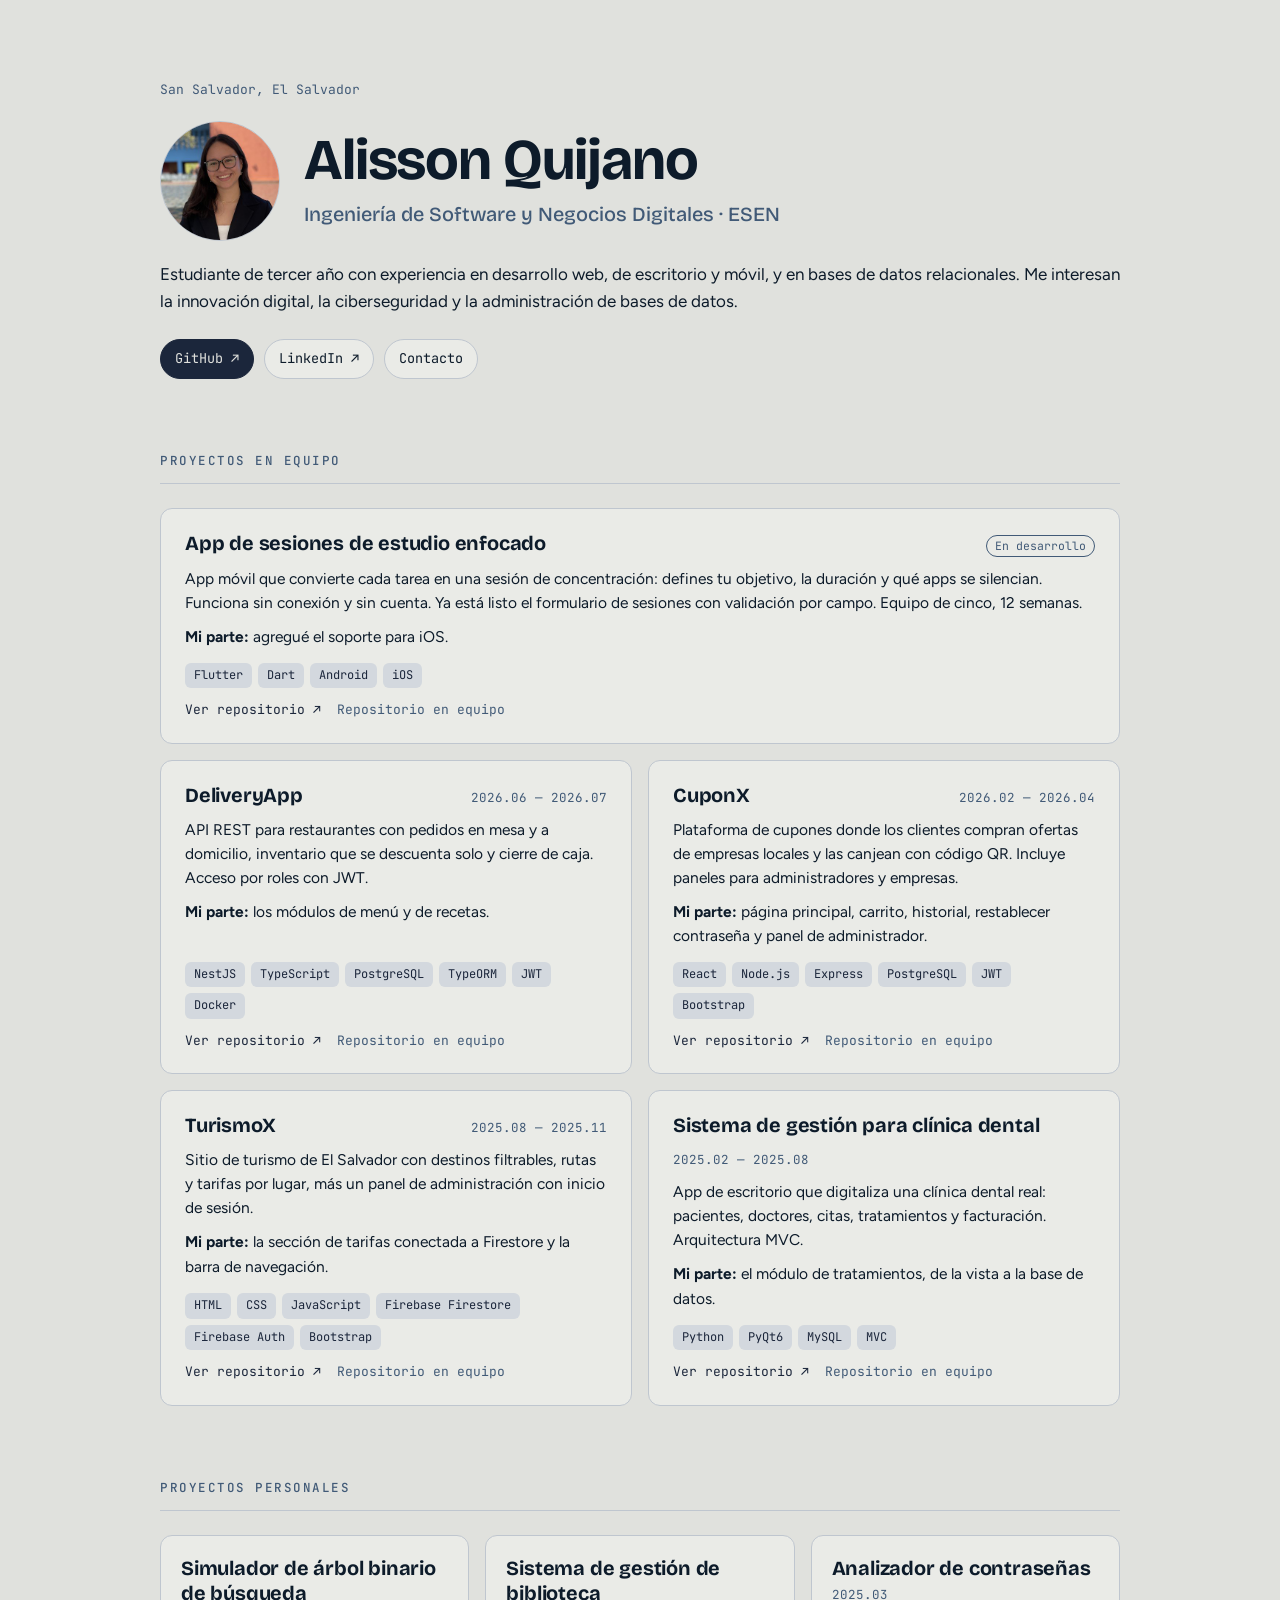
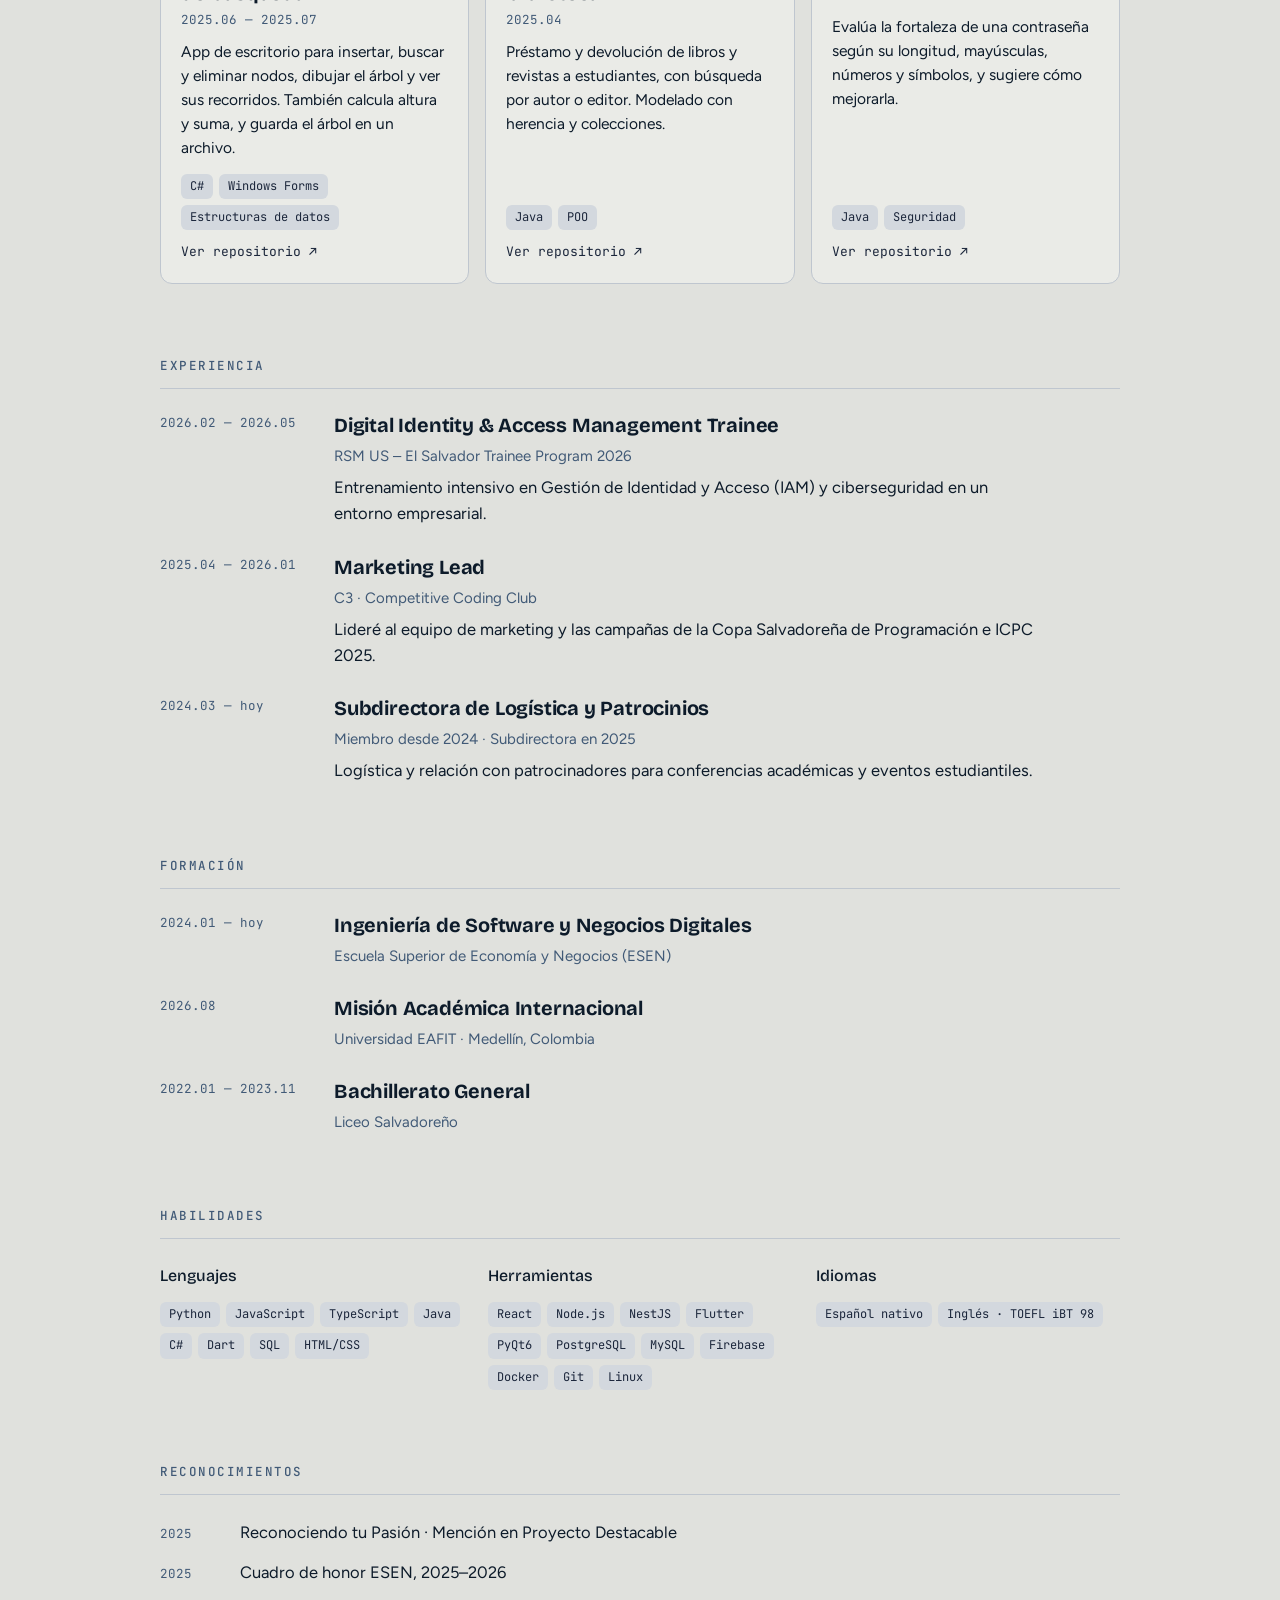
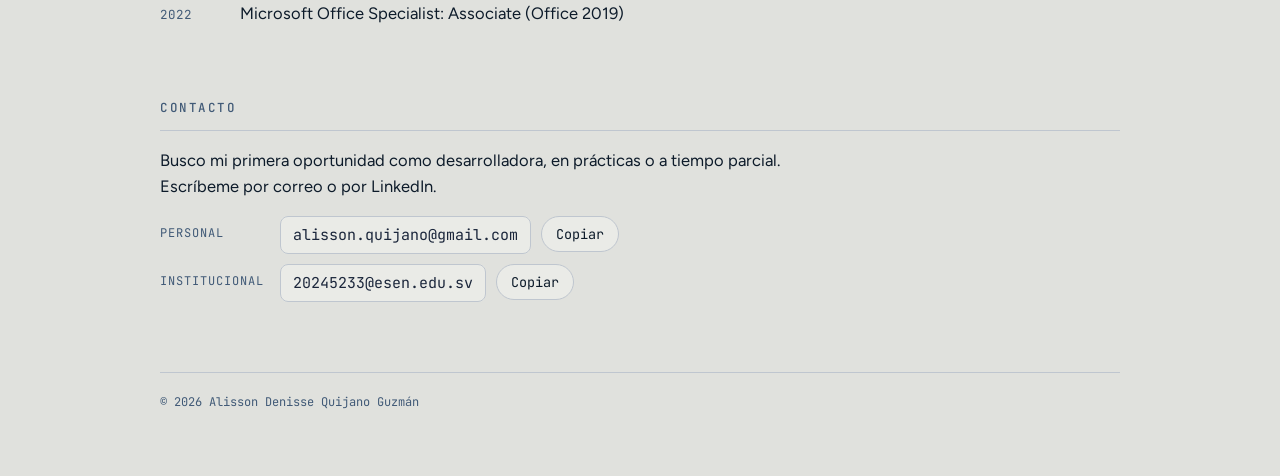
==== index.html @ a226e8ab "Primera versión del portafolio" ====
<!doctype html>
<html lang="es">
<head>
<meta charset="utf-8">
<meta name="viewport" content="width=device-width, initial-scale=1">
<title>Alisson Quijano</title>
<meta name="description" content="Portafolio de Alisson Quijano, estudiante de Ingeniería de Software y Negocios Digitales en ESEN.">
<meta property="og:title" content="Alisson Quijano">
<meta property="og:description" content="Proyectos, experiencia y contacto de Alisson Quijano.">
<meta property="og:image" content="img/foto.jpg">

<link rel="preconnect" href="https://fonts.googleapis.com">
<link rel="preconnect" href="https://fonts.gstatic.com" crossorigin>
<link rel="stylesheet" href="https://fonts.googleapis.com/css2?family=Bricolage+Grotesque:opsz,wght@12..96,500;12..96,700&family=Figtree:wght@400;500;600&family=JetBrains+Mono:wght@400;500&display=swap">
<link rel="stylesheet" href="css/styles.css">
</head>
<body>
<div class="wrap">

  <header class="hero">
    <div class="where">
      <span>San Salvador, El Salvador</span>
    </div>
    <div class="ident">
      <img class="photo" src="img/foto.jpg" alt="Foto de Alisson Quijano" width="120" height="120">
      <div class="ident-text">
        <h1>Alisson Quijano</h1>
        <p class="role">Ingeniería de Software y Negocios Digitales · ESEN</p>
      </div>
    </div>
    <p class="bio">Estudiante de tercer año con experiencia en desarrollo web, de escritorio y móvil, y en bases de datos relacionales. Me interesan la innovación digital, la ciberseguridad y la administración de bases de datos.</p>
    <nav class="links" aria-label="Enlaces">
      <a class="btn primary" href="https://github.com/sonali-218" target="_blank" rel="noopener">GitHub ↗</a>
      <a class="btn" href="https://www.linkedin.com/in/alisson-quijano/" target="_blank" rel="noopener">LinkedIn ↗</a>
      <a class="btn" href="#contacto">Contacto</a>
    </nav>
  </header>

  <section id="proyectos" aria-labelledby="h-proyectos">
    <h2 id="h-proyectos">Proyectos en equipo</h2>
    <div class="projects">

      <article class="project">
        <div class="project-head">
          <h3>App de sesiones de estudio enfocado</h3>
          <span class="badge">En desarrollo</span>
        </div>
        <p>App móvil que convierte cada tarea en una sesión de concentración: defines tu objetivo, la duración y qué apps se silencian. Funciona sin conexión y sin cuenta. Ya está listo el formulario de sesiones con validación por campo. Equipo de cinco, 12 semanas.</p>
        <p><strong>Mi parte:</strong> agregué el soporte para iOS.</p>
        <ul class="tags"><li>Flutter</li><li>Dart</li><li>Android</li><li>iOS</li></ul>
        <div class="project-foot"><a href="https://github.com/Gaboum11/enfoque_app" target="_blank" rel="noopener">Ver repositorio ↗</a><span>Repositorio en equipo</span></div>
      </article>

      <article class="project">
        <div class="project-head">
          <h3>DeliveryApp</h3>
          <span class="date">2026.06 — 2026.07</span>
        </div>
        <p>API REST para restaurantes con pedidos en mesa y a domicilio, inventario que se descuenta solo y cierre de caja. Acceso por roles con JWT.</p>
        <p><strong>Mi parte:</strong> los módulos de menú y de recetas.</p>
        <ul class="tags"><li>NestJS</li><li>TypeScript</li><li>PostgreSQL</li><li>TypeORM</li><li>JWT</li><li>Docker</li></ul>
        <div class="project-foot"><a href="https://github.com/Desarrollo-de-apis-Chocolatina/DeliveryApp" target="_blank" rel="noopener">Ver repositorio ↗</a><span>Repositorio en equipo</span></div>
      </article>

      <article class="project">
        <div class="project-head">
          <h3>CuponX</h3>
          <span class="date">2026.02 — 2026.04</span>
        </div>
        <p>Plataforma de cupones donde los clientes compran ofertas de empresas locales y las canjean con código QR. Incluye paneles para administradores y empresas.</p>
        <p><strong>Mi parte:</strong> página principal, carrito, historial, restablecer contraseña y panel de administrador.</p>
        <ul class="tags"><li>React</li><li>Node.js</li><li>Express</li><li>PostgreSQL</li><li>JWT</li><li>Bootstrap</li></ul>
        <div class="project-foot"><a href="https://github.com/RivasMel2024/webII_proyecto" target="_blank" rel="noopener">Ver repositorio ↗</a><span>Repositorio en equipo</span></div>
      </article>

      <article class="project">
        <div class="project-head">
          <h3>TurismoX</h3>
          <span class="date">2025.08 — 2025.11</span>
        </div>
        <p>Sitio de turismo de El Salvador con destinos filtrables, rutas y tarifas por lugar, más un panel de administración con inicio de sesión.</p>
        <p><strong>Mi parte:</strong> la sección de tarifas conectada a Firestore y la barra de navegación.</p>
        <ul class="tags"><li>HTML</li><li>CSS</li><li>JavaScript</li><li>Firebase Firestore</li><li>Firebase Auth</li><li>Bootstrap</li></ul>
        <div class="project-foot"><a href="https://github.com/ChristianRende22/Turimox" target="_blank" rel="noopener">Ver repositorio ↗</a><span>Repositorio en equipo</span></div>
      </article>

      <article class="project">
        <div class="project-head">
          <h3>Sistema de gestión para clínica dental</h3>
          <span class="date">2025.02 — 2025.08</span>
        </div>
        <p>App de escritorio que digitaliza una clínica dental real: pacientes, doctores, citas, tratamientos y facturación. Arquitectura MVC.</p>
        <p><strong>Mi parte:</strong> el módulo de tratamientos, de la vista a la base de datos.</p>
        <ul class="tags"><li>Python</li><li>PyQt6</li><li>MySQL</li><li>MVC</li></ul>
        <div class="project-foot"><a href="https://github.com/ChristianRende22/ClinicaDental" target="_blank" rel="noopener">Ver repositorio ↗</a><span>Repositorio en equipo</span></div>
      </article>

    </div>
  </section>

  <section id="personales" aria-labelledby="h-personales">
    <h2 id="h-personales">Proyectos personales</h2>
    <div class="personal">

      <article class="project">
        <div class="project-head">
          <h3>Simulador de árbol binario de búsqueda</h3>
          <span class="date">2025.06 — 2025.07</span>
        </div>
        <p>App de escritorio para insertar, buscar y eliminar nodos, dibujar el árbol y ver sus recorridos. También calcula altura y suma, y guarda el árbol en un archivo.</p>
        <ul class="tags"><li>C#</li><li>Windows Forms</li><li>Estructuras de datos</li></ul>
        <div class="project-foot"><a href="https://github.com/sonali-218/Guias-EDA" target="_blank" rel="noopener">Ver repositorio ↗</a></div>
      </article>

      <article class="project">
        <div class="project-head">
          <h3>Sistema de gestión de biblioteca</h3>
          <span class="date">2025.04</span>
        </div>
        <p>Préstamo y devolución de libros y revistas a estudiantes, con búsqueda por autor o editor. Modelado con herencia y colecciones.</p>
        <ul class="tags"><li>Java</li><li>POO</li></ul>
        <div class="project-foot"><a href="https://github.com/sonali-218/Gesti-n-de-Biblioteca" target="_blank" rel="noopener">Ver repositorio ↗</a></div>
      </article>

      <article class="project">
        <div class="project-head">
          <h3>Analizador de contraseñas</h3>
          <span class="date">2025.03</span>
        </div>
        <p>Evalúa la fortaleza de una contraseña según su longitud, mayúsculas, números y símbolos, y sugiere cómo mejorarla.</p>
        <ul class="tags"><li>Java</li><li>Seguridad</li></ul>
        <div class="project-foot"><a href="https://github.com/sonali-218/PasswordAnalizer.java" target="_blank" rel="noopener">Ver repositorio ↗</a></div>
      </article>

    </div>
  </section>

  <section id="experiencia" aria-labelledby="h-experiencia">
    <h2 id="h-experiencia">Experiencia</h2>
    <ol class="log">
      <li>
        <span class="date">2026.02 — 2026.05</span>
        <div class="what">
          <h3>Digital Identity &amp; Access Management Trainee</h3>
          <span class="org">RSM US – El Salvador Trainee Program 2026</span>
          <p>Entrenamiento intensivo en Gestión de Identidad y Acceso (IAM) y ciberseguridad en un entorno empresarial.</p>
        </div>
      </li>
      <li>
        <span class="date">2025.04 — 2026.01</span>
        <div class="what">
          <h3>Marketing Lead</h3>
          <span class="org">C3 · Competitive Coding Club</span>
          <p>Lideré al equipo de marketing y las campañas de la Copa Salvadoreña de Programación e ICPC 2025.</p>
        </div>
      </li>
      <li>
        <span class="date">2024.03 — hoy</span>
        <div class="what">
          <h3>Subdirectora de Logística y Patrocinios</h3>
          <span class="org">Miembro desde 2024 · Subdirectora en 2025</span>
          <p>Logística y relación con patrocinadores para conferencias académicas y eventos estudiantiles.</p>
        </div>
      </li>
    </ol>
  </section>

  <section id="formacion" aria-labelledby="h-formacion">
    <h2 id="h-formacion">Formación</h2>
    <ol class="log">
      <li>
        <span class="date">2024.01 — hoy</span>
        <div class="what">
          <h3>Ingeniería de Software y Negocios Digitales</h3>
          <span class="org">Escuela Superior de Economía y Negocios (ESEN)</span>
        </div>
      </li>
      <li>
        <span class="date">2026.08</span>
        <div class="what">
          <h3>Misión Académica Internacional</h3>
          <span class="org">Universidad EAFIT · Medellín, Colombia</span>
        </div>
      </li>
      <li>
        <span class="date">2022.01 — 2023.11</span>
        <div class="what">
          <h3>Bachillerato General</h3>
          <span class="org">Liceo Salvadoreño</span>
        </div>
      </li>
    </ol>
  </section>

  <section id="habilidades" aria-labelledby="h-habilidades">
    <h2 id="h-habilidades">Habilidades</h2>
    <div class="cols">
      <div class="group">
        <h4>Lenguajes</h4>
        <ul class="tags"><li>Python</li><li>JavaScript</li><li>TypeScript</li><li>Java</li><li>C#</li><li>Dart</li><li>SQL</li><li>HTML/CSS</li></ul>
      </div>
      <div class="group">
        <h4>Herramientas</h4>
        <ul class="tags"><li>React</li><li>Node.js</li><li>NestJS</li><li>Flutter</li><li>PyQt6</li><li>PostgreSQL</li><li>MySQL</li><li>Firebase</li><li>Docker</li><li>Git</li><li>Linux</li></ul>
      </div>
      <div class="group">
        <h4>Idiomas</h4>
        <ul class="tags"><li>Español nativo</li><li>Inglés · TOEFL iBT 98</li></ul>
      </div>
    </div>
  </section>

  <section id="reconocimientos" aria-labelledby="h-reconocimientos">
    <h2 id="h-reconocimientos">Reconocimientos</h2>
    <ul class="awards">
      <li><span class="date">2025</span><span>Reconociendo tu Pasión · Mención en Proyecto Destacable</span></li>
      <li><span class="date">2025</span><span>Cuadro de honor ESEN, 2025–2026</span></li>
      <li><span class="date">2022</span><span>Microsoft Office Specialist: Associate (Office 2019)</span></li>
    </ul>
  </section>

  <section id="contacto" class="contact" aria-labelledby="h-contacto">
    <h2 id="h-contacto">Contacto</h2>
    <p>Busco mi primera oportunidad como desarrolladora, en prácticas o a tiempo parcial. Escríbeme por correo o por LinkedIn.</p>
    <div class="mails">
      <div class="mail">
        <span class="mail-label">Personal</span>
        <a href="mailto:alisson.quijano@gmail.com"><code id="email-personal">alisson.quijano@gmail.com</code></a>
        <button class="btn copy" type="button" data-target="email-personal">Copiar</button>
      </div>
      <div class="mail">
        <span class="mail-label">Institucional</span>
        <a href="mailto:20245233@esen.edu.sv"><code id="email-esen">20245233@esen.edu.sv</code></a>
        <button class="btn copy" type="button" data-target="email-esen">Copiar</button>
      </div>
    </div>
  </section>

  <footer>© 2026 Alisson Denisse Quijano Guzmán</footer>
</div>

<script src="js/main.js"></script>
</body>
</html>
---- css/styles.css ----
/* Layout: una columna estrecha, alineada a la izquierda; fechas en monoespaciada como un log de commits */
:root{
  --bg:#E0E1DD; --surface:#EAEBE7; --fg:#0D1B2A; --muted:#415A77; --line:#BFC6CF;
  --accent:#1B263B; --accent-soft:#D3D8DE; --gold:#415A77;
  --display:"Bricolage Grotesque", "Avenir Next", system-ui, sans-serif;
  --body:"Figtree", "Segoe UI", system-ui, sans-serif;
  --mono:"JetBrains Mono", ui-monospace, "SF Mono", Menlo, monospace;
}
@media (prefers-color-scheme: dark){:root:not([data-theme="light"]){
  --bg:#0D1B2A; --surface:#1B263B; --fg:#E0E1DD; --muted:#778DA9; --line:#2B3B54;
  --accent:#B4C2D4; --accent-soft:#24324A; --gold:#778DA9; color-scheme:dark;}}
:root[data-theme="dark"]{
  --bg:#0D1B2A; --surface:#1B263B; --fg:#E0E1DD; --muted:#778DA9; --line:#2B3B54;
  --accent:#B4C2D4; --accent-soft:#24324A; --gold:#778DA9; color-scheme:dark;}

*{box-sizing:border-box}
body{background:var(--bg);color:var(--fg);font-family:var(--body);font-size:16.5px;line-height:1.6;
  padding-left:max(16px, env(safe-area-inset-left, 0px));padding-right:max(16px, env(safe-area-inset-right, 0px));}
.wrap{max-width:960px;margin:0 auto;padding-block:72px 56px;display:flex;flex-direction:column;gap:72px}
a{color:var(--accent);text-decoration:none}
a:hover{text-decoration:underline;text-underline-offset:3px}
a:focus-visible,button:focus-visible{outline:2px solid var(--accent);outline-offset:3px;border-radius:4px}

/* Hero */
.hero{display:flex;flex-direction:column;gap:20px}
.where{font-family:var(--mono);font-size:13px;color:var(--muted);display:flex;flex-wrap:wrap;gap:6px 16px}
.status{display:inline-flex;align-items:center;gap:8px}
.status::before{content:"";width:8px;height:8px;border-radius:50%;background:var(--gold)}
.ident{display:flex;align-items:center;gap:24px;flex-wrap:wrap}
.ident-text{display:flex;flex-direction:column;gap:8px;min-width:0}
.photo{width:120px;height:120px;border-radius:50%;object-fit:cover;border:1px solid var(--line);flex:none}
@media (max-width:480px){.photo{width:96px;height:96px}}
h1{font-family:var(--display);font-weight:700;font-size:clamp(2.4rem, 7vw, 3.6rem);line-height:1.02;letter-spacing:-0.02em;margin:0;text-wrap:balance}
.role{font-family:var(--display);font-weight:500;font-size:1.25rem;color:var(--muted);margin:0}
.bio{max-width:none;margin:0;font-size:17px}
.links{display:flex;flex-wrap:wrap;gap:10px;margin-top:4px}
.btn{font-family:var(--mono);font-size:13.5px;border:1px solid var(--line);background:var(--surface);color:var(--fg);
  padding:8px 14px;border-radius:999px;display:inline-flex;align-items:center;gap:8px;cursor:pointer}
.btn:hover{border-color:var(--accent);text-decoration:none}
.btn.primary{background:var(--accent);color:var(--bg);border-color:var(--accent)}

/* Secciones */
section{display:flex;flex-direction:column;gap:24px}
h2{font-family:var(--mono);font-weight:500;font-size:12.5px;letter-spacing:.12em;text-transform:uppercase;color:var(--muted);
  margin:0;padding-bottom:12px;border-bottom:1px solid var(--line)}
h3{font-family:var(--display);font-weight:700;font-size:1.25rem;letter-spacing:-0.01em;margin:0;line-height:1.25}
p{margin:0}

/* Proyectos */
.projects{display:grid;grid-template-columns:1fr;gap:16px}
@media (min-width:760px){.projects{grid-template-columns:1fr 1fr}.projects>.project:first-child{grid-column:1 / -1}}
.project .tags{margin-top:auto;padding-top:4px}
.log .what p{max-width:65ch}
.project{background:var(--surface);border:1px solid var(--line);border-radius:12px;padding:22px 24px;display:flex;flex-direction:column;gap:10px}
.project-head{display:flex;justify-content:space-between;align-items:baseline;gap:12px;flex-wrap:wrap}
.date{font-family:var(--mono);font-size:12.5px;color:var(--muted);font-variant-numeric:tabular-nums;white-space:nowrap}
.tags{display:flex;flex-wrap:wrap;gap:6px;list-style:none;padding:0;margin:4px 0 0}
.tags li{font-family:var(--mono);font-size:12px;color:var(--accent);background:var(--accent-soft);padding:3px 9px;border-radius:6px}
.project-foot{font-family:var(--mono);font-size:13px;color:var(--muted);display:flex;gap:16px;flex-wrap:wrap;margin-top:2px}
.badge{font-family:var(--mono);font-size:11.5px;color:var(--gold);border:1px solid currentColor;padding:1px 8px;border-radius:999px}
.more{display:grid;grid-template-columns:repeat(auto-fit,minmax(200px,1fr));gap:10px;list-style:none;padding:0;margin:0}
.more a{display:flex;justify-content:space-between;gap:8px;padding:12px 14px;border:1px solid var(--line);border-radius:10px;color:var(--fg);font-size:14.5px}
.more a:hover{border-color:var(--accent);text-decoration:none}
.more span{font-family:var(--mono);font-size:12px;color:var(--muted)}
.sub{font-size:14.5px;color:var(--muted)}

/* Línea de tiempo */
.log{list-style:none;padding:0;margin:0;display:flex;flex-direction:column;gap:28px}
.log li{display:grid;grid-template-columns:150px 1fr;gap:6px 24px}
.log .what{display:flex;flex-direction:column;gap:6px;min-width:0}
.org{color:var(--muted);font-size:15px}
@media (max-width:560px){.log li{grid-template-columns:1fr}}

/* Habilidades y reconocimientos */
.cols{display:grid;grid-template-columns:repeat(auto-fit,minmax(220px,1fr));gap:24px}
.group{display:flex;flex-direction:column;gap:10px}
.group h4{font-family:var(--display);font-weight:500;font-size:1rem;margin:0}
.awards{list-style:none;padding:0;margin:0;display:flex;flex-direction:column;gap:14px}
.awards li{display:grid;grid-template-columns:64px 1fr;gap:16px;align-items:baseline}

/* Contacto */
.contact{display:flex;flex-direction:column;gap:16px}
.contact p{max-width:58ch}
.mails{display:flex;flex-direction:column;gap:12px}
.mail{display:flex;flex-wrap:wrap;align-items:center;gap:10px}
.mail-label{font-family:var(--mono);font-size:12px;letter-spacing:.08em;text-transform:uppercase;color:var(--muted);width:110px}
@media (max-width:480px){.mail-label{width:100%}}
.mail code{font-family:var(--mono);font-size:15px;background:var(--surface);border:1px solid var(--line);padding:8px 12px;border-radius:8px;user-select:all}
footer{font-family:var(--mono);font-size:12px;color:var(--muted);border-top:1px solid var(--line);padding-top:20px}
.project p{font-size:15.5px;line-height:1.55}
.projects>.project:first-child p{max-width:none}
.personal{display:grid;grid-template-columns:1fr;gap:16px}
@media (min-width:760px){.personal{grid-template-columns:repeat(3,1fr)}}
.personal .project{padding:20px}
.personal .project-head{flex-direction:column;align-items:flex-start;gap:4px}
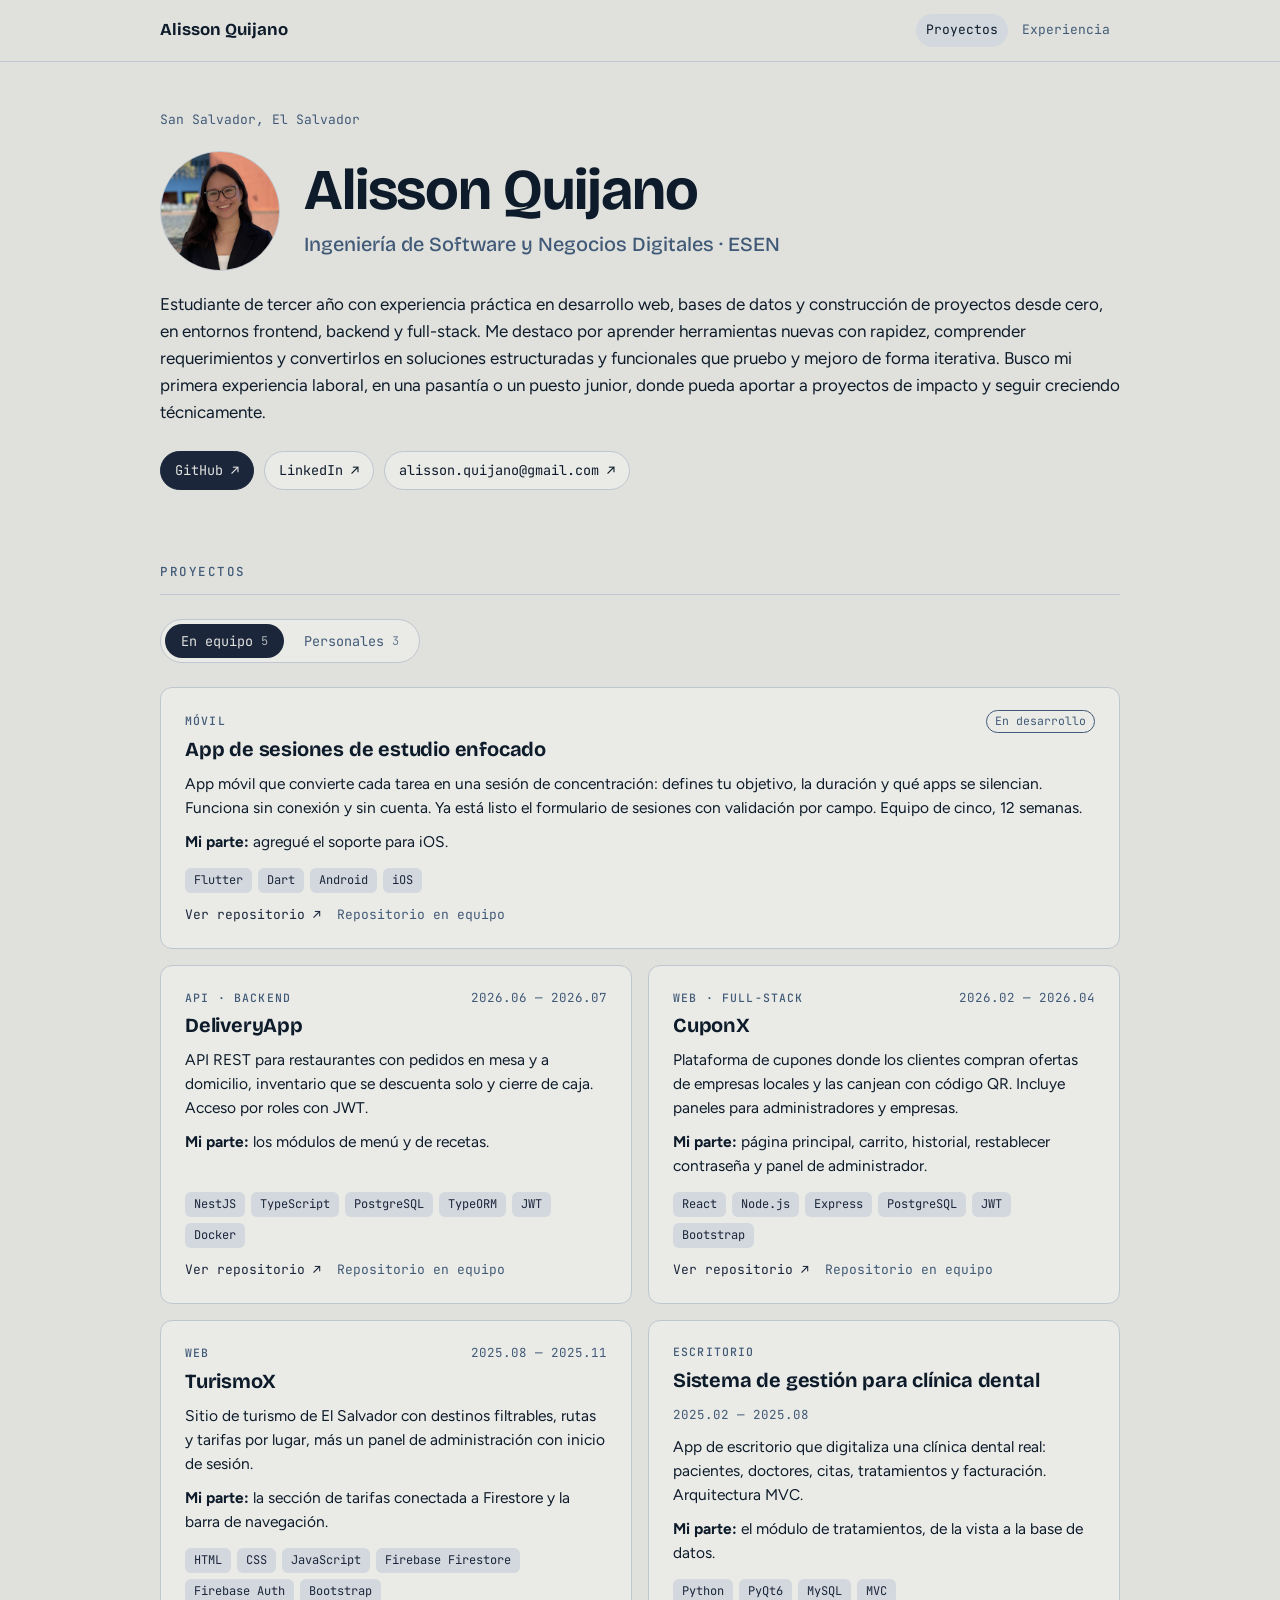
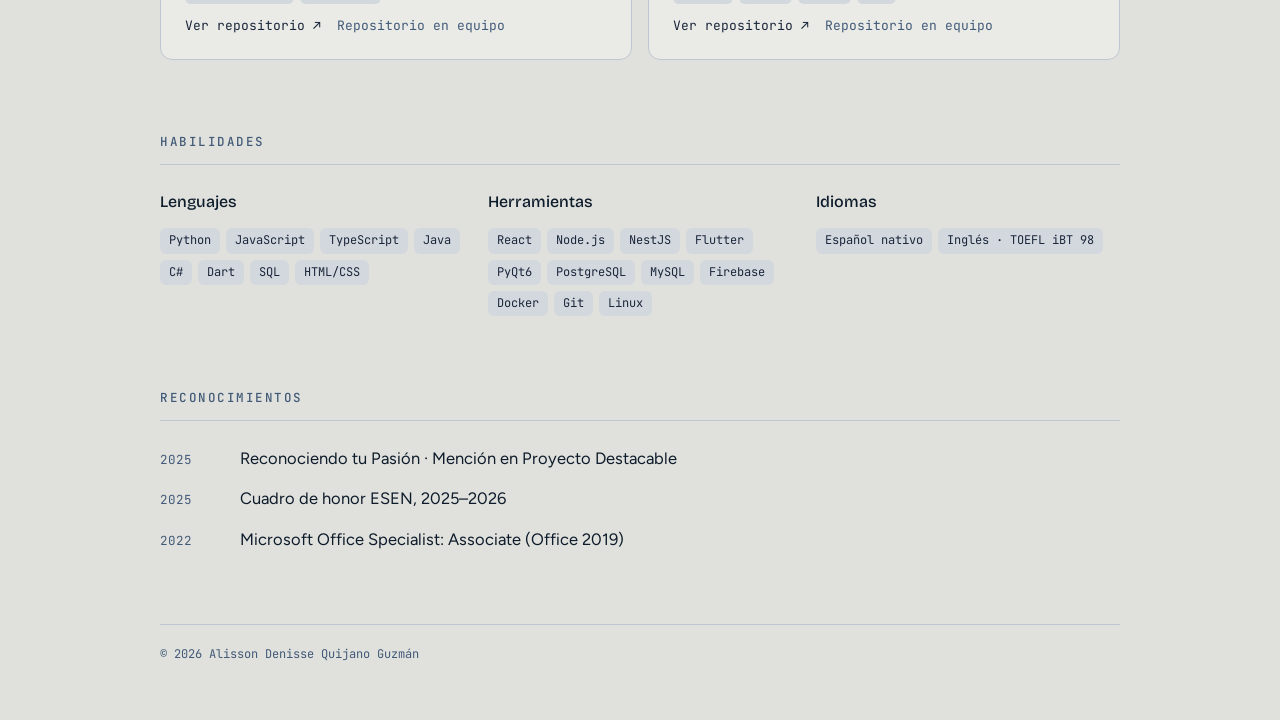
==== commit db88351d: "Cambios personalizados" ====
--- a/index.html
+++ b/index.html
@@ -15,9 +15,18 @@
 <link rel="stylesheet" href="css/styles.css">
 </head>
 <body>
+<nav class="topnav" aria-label="Secciones">
+  <div class="topnav-inner">
+    <a class="brand" href="index.html">Alisson Quijano</a>
+    <ul class="navlinks">
+      <li><a href="index.html" class="active" aria-current="page">Proyectos</a></li>
+      <li><a href="experiencia.html">Experiencia</a></li>
+    </ul>
+  </div>
+</nav>
 <div class="wrap">
 
-  <header class="hero">
+  <header class="hero" id="inicio">
     <div class="where">
       <span>San Salvador, El Salvador</span>
     </div>
@@ -28,21 +37,29 @@
         <p class="role">Ingeniería de Software y Negocios Digitales · ESEN</p>
       </div>
     </div>
-    <p class="bio">Estudiante de tercer año con experiencia en desarrollo web, de escritorio y móvil, y en bases de datos relacionales. Me interesan la innovación digital, la ciberseguridad y la administración de bases de datos.</p>
+    <p class="bio">Estudiante de tercer año con experiencia práctica en desarrollo web, bases de datos y construcción de proyectos desde cero, en entornos frontend, backend y full-stack. Me destaco por aprender herramientas nuevas con rapidez, comprender requerimientos y convertirlos en soluciones estructuradas y funcionales que pruebo y mejoro de forma iterativa. Busco mi primera experiencia laboral, en una pasantía o un puesto junior, donde pueda aportar a proyectos de impacto y seguir creciendo técnicamente.</p>
     <nav class="links" aria-label="Enlaces">
       <a class="btn primary" href="https://github.com/sonali-218" target="_blank" rel="noopener">GitHub ↗</a>
       <a class="btn" href="https://www.linkedin.com/in/alisson-quijano/" target="_blank" rel="noopener">LinkedIn ↗</a>
-      <a class="btn" href="#contacto">Contacto</a>
+      <a class="btn" href="mailto:alisson.quijano@gmail.com" id="email-personal">alisson.quijano@gmail.com ↗</a>
     </nav>
   </header>
 
   <section id="proyectos" aria-labelledby="h-proyectos">
-    <h2 id="h-proyectos">Proyectos en equipo</h2>
+    <h2 id="h-proyectos">Proyectos</h2>
+    <div class="tabs" role="tablist" aria-label="Tipo de proyecto">
+      <button class="tab" role="tab" id="tab-equipo" aria-controls="panel-equipo" aria-selected="true" type="button">En equipo <span class="count">5</span></button>
+      <button class="tab" role="tab" id="tab-personales" aria-controls="panel-personales" aria-selected="false" tabindex="-1" type="button">Personales <span class="count">3</span></button>
+    </div>
+    <div id="panel-equipo" role="tabpanel" aria-labelledby="tab-equipo">
     <div class="projects">
 
       <article class="project">
         <div class="project-head">
+          <div class="title">
+          <span class="kind">Móvil</span>
           <h3>App de sesiones de estudio enfocado</h3>
+          </div>
           <span class="badge">En desarrollo</span>
         </div>
         <p>App móvil que convierte cada tarea en una sesión de concentración: defines tu objetivo, la duración y qué apps se silencian. Funciona sin conexión y sin cuenta. Ya está listo el formulario de sesiones con validación por campo. Equipo de cinco, 12 semanas.</p>
@@ -53,7 +70,10 @@
 
       <article class="project">
         <div class="project-head">
+          <div class="title">
+          <span class="kind">API · Backend</span>
           <h3>DeliveryApp</h3>
+          </div>
           <span class="date">2026.06 — 2026.07</span>
         </div>
         <p>API REST para restaurantes con pedidos en mesa y a domicilio, inventario que se descuenta solo y cierre de caja. Acceso por roles con JWT.</p>
@@ -64,7 +84,10 @@
 
       <article class="project">
         <div class="project-head">
+          <div class="title">
+          <span class="kind">Web · Full-stack</span>
           <h3>CuponX</h3>
+          </div>
           <span class="date">2026.02 — 2026.04</span>
         </div>
         <p>Plataforma de cupones donde los clientes compran ofertas de empresas locales y las canjean con código QR. Incluye paneles para administradores y empresas.</p>
@@ -75,7 +98,10 @@
 
       <article class="project">
         <div class="project-head">
+          <div class="title">
+          <span class="kind">Web</span>
           <h3>TurismoX</h3>
+          </div>
           <span class="date">2025.08 — 2025.11</span>
         </div>
         <p>Sitio de turismo de El Salvador con destinos filtrables, rutas y tarifas por lugar, más un panel de administración con inicio de sesión.</p>
@@ -86,7 +112,10 @@
 
       <article class="project">
         <div class="project-head">
+          <div class="title">
+          <span class="kind">Escritorio</span>
           <h3>Sistema de gestión para clínica dental</h3>
+          </div>
           <span class="date">2025.02 — 2025.08</span>
         </div>
         <p>App de escritorio que digitaliza una clínica dental real: pacientes, doctores, citas, tratamientos y facturación. Arquitectura MVC.</p>
@@ -96,15 +125,16 @@
       </article>
 
     </div>
-  </section>
-
-  <section id="personales" aria-labelledby="h-personales">
-    <h2 id="h-personales">Proyectos personales</h2>
+    </div>
+    <div id="panel-personales" role="tabpanel" aria-labelledby="tab-personales" hidden>
     <div class="personal">
 
       <article class="project">
         <div class="project-head">
+          <div class="title">
+          <span class="kind">Escritorio</span>
           <h3>Simulador de árbol binario de búsqueda</h3>
+          </div>
           <span class="date">2025.06 — 2025.07</span>
         </div>
         <p>App de escritorio para insertar, buscar y eliminar nodos, dibujar el árbol y ver sus recorridos. También calcula altura y suma, y guarda el árbol en un archivo.</p>
@@ -114,7 +144,10 @@
 
       <article class="project">
         <div class="project-head">
+          <div class="title">
+          <span class="kind">Consola</span>
           <h3>Sistema de gestión de biblioteca</h3>
+          </div>
           <span class="date">2025.04</span>
         </div>
         <p>Préstamo y devolución de libros y revistas a estudiantes, con búsqueda por autor o editor. Modelado con herencia y colecciones.</p>
@@ -124,7 +157,10 @@
 
       <article class="project">
         <div class="project-head">
+          <div class="title">
+          <span class="kind">Consola</span>
           <h3>Analizador de contraseñas</h3>
+          </div>
           <span class="date">2025.03</span>
         </div>
         <p>Evalúa la fortaleza de una contraseña según su longitud, mayúsculas, números y símbolos, y sugiere cómo mejorarla.</p>
@@ -133,63 +169,7 @@
       </article>
 
     </div>
-  </section>
-
-  <section id="experiencia" aria-labelledby="h-experiencia">
-    <h2 id="h-experiencia">Experiencia</h2>
-    <ol class="log">
-      <li>
-        <span class="date">2026.02 — 2026.05</span>
-        <div class="what">
-          <h3>Digital Identity &amp; Access Management Trainee</h3>
-          <span class="org">RSM US – El Salvador Trainee Program 2026</span>
-          <p>Entrenamiento intensivo en Gestión de Identidad y Acceso (IAM) y ciberseguridad en un entorno empresarial.</p>
-        </div>
-      </li>
-      <li>
-        <span class="date">2025.04 — 2026.01</span>
-        <div class="what">
-          <h3>Marketing Lead</h3>
-          <span class="org">C3 · Competitive Coding Club</span>
-          <p>Lideré al equipo de marketing y las campañas de la Copa Salvadoreña de Programación e ICPC 2025.</p>
-        </div>
-      </li>
-      <li>
-        <span class="date">2024.03 — hoy</span>
-        <div class="what">
-          <h3>Subdirectora de Logística y Patrocinios</h3>
-          <span class="org">Miembro desde 2024 · Subdirectora en 2025</span>
-          <p>Logística y relación con patrocinadores para conferencias académicas y eventos estudiantiles.</p>
-        </div>
-      </li>
-    </ol>
-  </section>
-
-  <section id="formacion" aria-labelledby="h-formacion">
-    <h2 id="h-formacion">Formación</h2>
-    <ol class="log">
-      <li>
-        <span class="date">2024.01 — hoy</span>
-        <div class="what">
-          <h3>Ingeniería de Software y Negocios Digitales</h3>
-          <span class="org">Escuela Superior de Economía y Negocios (ESEN)</span>
-        </div>
-      </li>
-      <li>
-        <span class="date">2026.08</span>
-        <div class="what">
-          <h3>Misión Académica Internacional</h3>
-          <span class="org">Universidad EAFIT · Medellín, Colombia</span>
-        </div>
-      </li>
-      <li>
-        <span class="date">2022.01 — 2023.11</span>
-        <div class="what">
-          <h3>Bachillerato General</h3>
-          <span class="org">Liceo Salvadoreño</span>
-        </div>
-      </li>
-    </ol>
+  </div>
   </section>
 
   <section id="habilidades" aria-labelledby="h-habilidades">
@@ -219,23 +199,6 @@
     </ul>
   </section>
 
-  <section id="contacto" class="contact" aria-labelledby="h-contacto">
-    <h2 id="h-contacto">Contacto</h2>
-    <p>Busco mi primera oportunidad como desarrolladora, en prácticas o a tiempo parcial. Escríbeme por correo o por LinkedIn.</p>
-    <div class="mails">
-      <div class="mail">
-        <span class="mail-label">Personal</span>
-        <a href="mailto:alisson.quijano@gmail.com"><code id="email-personal">alisson.quijano@gmail.com</code></a>
-        <button class="btn copy" type="button" data-target="email-personal">Copiar</button>
-      </div>
-      <div class="mail">
-        <span class="mail-label">Institucional</span>
-        <a href="mailto:20245233@esen.edu.sv"><code id="email-esen">20245233@esen.edu.sv</code></a>
-        <button class="btn copy" type="button" data-target="email-esen">Copiar</button>
-      </div>
-    </div>
-  </section>
-
   <footer>© 2026 Alisson Denisse Quijano Guzmán</footer>
 </div>
 
--- a/css/styles.css
+++ b/css/styles.css
@@ -14,6 +14,8 @@
   --accent:#B4C2D4; --accent-soft:#24324A; --gold:#778DA9; color-scheme:dark;}
 
 *{box-sizing:border-box}
+[hidden]{display:none!important}
+html,body{margin:0}
 body{background:var(--bg);color:var(--fg);font-family:var(--body);font-size:16.5px;line-height:1.6;
   padding-left:max(16px, env(safe-area-inset-left, 0px));padding-right:max(16px, env(safe-area-inset-right, 0px));}
 .wrap{max-width:960px;margin:0 auto;padding-block:72px 56px;display:flex;flex-direction:column;gap:72px}
@@ -93,3 +95,38 @@
 @media (min-width:760px){.personal{grid-template-columns:repeat(3,1fr)}}
 .personal .project{padding:20px}
 .personal .project-head{flex-direction:column;align-items:flex-start;gap:4px}
+
+/* Menú fijo */
+html{scroll-behavior:smooth}
+@media (prefers-reduced-motion:reduce){html{scroll-behavior:auto}}
+section,.hero{scroll-margin-top:80px}
+.topnav{position:sticky;top:env(safe-area-inset-top,0px);z-index:10;background:var(--bg);border-bottom:1px solid var(--line);
+  margin-left:calc(-1 * max(16px, env(safe-area-inset-left, 0px)));margin-right:calc(-1 * max(16px, env(safe-area-inset-right, 0px)));
+  padding-left:max(16px, env(safe-area-inset-left, 0px));padding-right:max(16px, env(safe-area-inset-right, 0px))}
+.topnav-inner{max-width:960px;margin:0 auto;display:flex;align-items:center;justify-content:space-between;gap:16px;padding-block:14px}
+.brand{font-family:var(--display);font-weight:700;font-size:1.05rem;color:var(--fg)}
+.brand:hover{text-decoration:none}
+.navlinks{list-style:none;margin:0;padding:0;display:flex;gap:4px;overflow-x:auto;scrollbar-width:none}
+.navlinks::-webkit-scrollbar{display:none}
+.navlinks a{display:block;font-family:var(--mono);font-size:13px;color:var(--muted);padding:6px 10px;border-radius:999px;white-space:nowrap}
+.navlinks a:hover{color:var(--fg);text-decoration:none}
+.navlinks a.active{color:var(--fg);background:var(--accent-soft)}
+
+.wrap{padding-block:48px 56px}
+
+/* Pestañas de proyectos */
+.tabs{display:inline-flex;gap:4px;padding:4px;border:1px solid var(--line);border-radius:999px;background:var(--surface);align-self:flex-start}
+.tab{font-family:var(--mono);font-size:13.5px;color:var(--muted);background:transparent;border:0;padding:8px 16px;border-radius:999px;cursor:pointer;display:inline-flex;align-items:center;gap:8px}
+.tab:hover{color:var(--fg)}
+.tab[aria-selected="true"]{background:var(--accent);color:var(--bg)}
+.tab .count{font-size:12px;opacity:.75}
+.tab:focus-visible{outline:2px solid var(--accent);outline-offset:3px}
+
+/* Tipo de proyecto */
+.title{display:flex;flex-direction:column;gap:6px;min-width:0}
+.kind{font-family:var(--mono);font-size:11.5px;font-weight:500;letter-spacing:.1em;text-transform:uppercase;color:var(--muted)}
+
+/* Página de experiencia */
+.page-head{display:flex;flex-direction:column;gap:10px}
+.page-title{font-size:clamp(2rem,5vw,2.8rem)}
+.page-sub{color:var(--muted);margin:0}
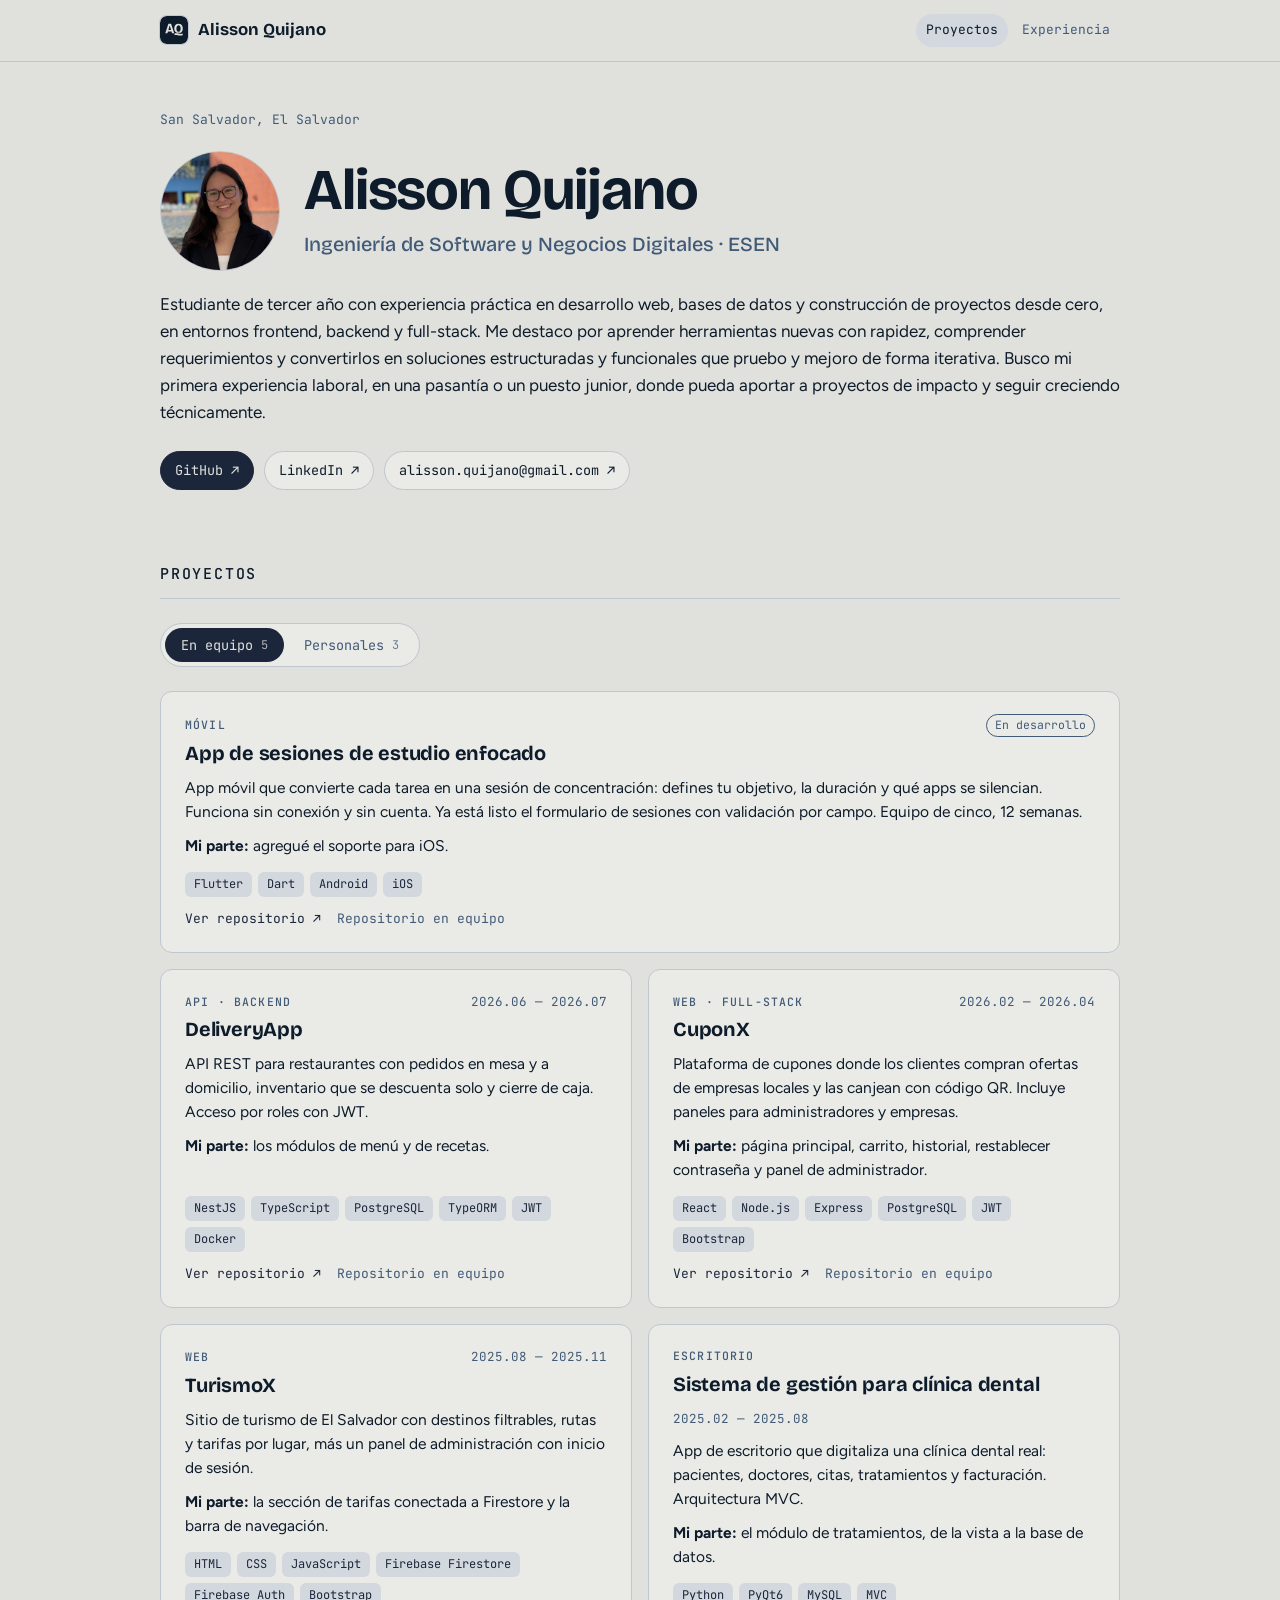
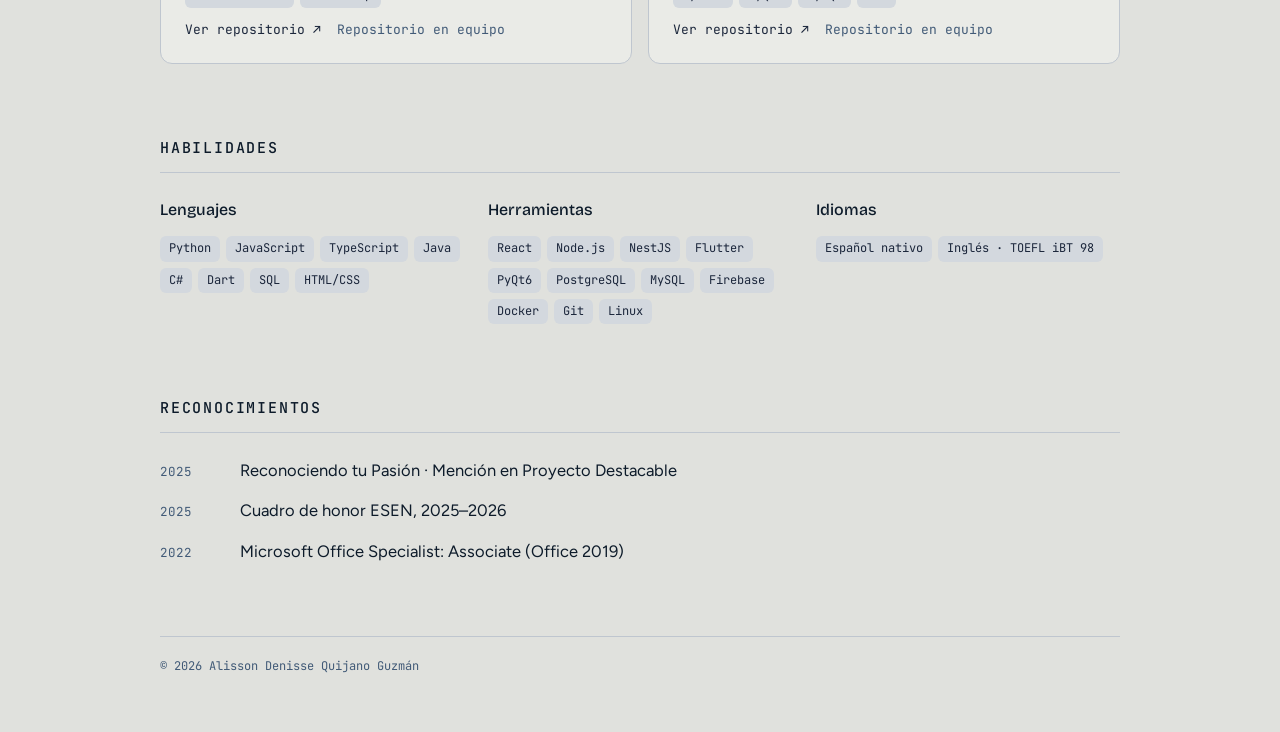
==== commit 02148638: "Implementación de logo" ====
--- a/index.html
+++ b/index.html
@@ -9,6 +9,10 @@
 <meta property="og:description" content="Proyectos, experiencia y contacto de Alisson Quijano.">
 <meta property="og:image" content="img/foto.jpg">
 
+<link rel="icon" href="img/favicon.svg" type="image/svg+xml">
+<link rel="icon" href="img/favicon-32.png" type="image/png" sizes="32x32">
+<link rel="apple-touch-icon" href="img/apple-touch-icon.png">
+<meta name="theme-color" content="#0D1B2A">
 <link rel="preconnect" href="https://fonts.googleapis.com">
 <link rel="preconnect" href="https://fonts.gstatic.com" crossorigin>
 <link rel="stylesheet" href="https://fonts.googleapis.com/css2?family=Bricolage+Grotesque:opsz,wght@12..96,500;12..96,700&family=Figtree:wght@400;500;600&family=JetBrains+Mono:wght@400;500&display=swap">
@@ -17,7 +21,7 @@
 <body>
 <nav class="topnav" aria-label="Secciones">
   <div class="topnav-inner">
-    <a class="brand" href="index.html">Alisson Quijano</a>
+    <a class="brand" href="index.html"><img class="brand-logo" src="img/favicon.svg" alt="" width="28" height="28">Alisson Quijano</a>
     <ul class="navlinks">
       <li><a href="index.html" class="active" aria-current="page">Proyectos</a></li>
       <li><a href="experiencia.html">Experiencia</a></li>
--- a/css/styles.css
+++ b/css/styles.css
@@ -43,7 +43,7 @@
 
 /* Secciones */
 section{display:flex;flex-direction:column;gap:24px}
-h2{font-family:var(--mono);font-weight:500;font-size:12.5px;letter-spacing:.12em;text-transform:uppercase;color:var(--muted);
+h2{font-family:var(--mono);font-weight:500;font-size:15px;letter-spacing:.12em;text-transform:uppercase;color:var(--fg);
   margin:0;padding-bottom:12px;border-bottom:1px solid var(--line)}
 h3{font-family:var(--display);font-weight:700;font-size:1.25rem;letter-spacing:-0.01em;margin:0;line-height:1.25}
 p{margin:0}
@@ -130,3 +130,7 @@
 .page-head{display:flex;flex-direction:column;gap:10px}
 .page-title{font-size:clamp(2rem,5vw,2.8rem)}
 .page-sub{color:var(--muted);margin:0}
+
+/* Logo en la barra */
+.brand{display:inline-flex;align-items:center;gap:10px}
+.brand-logo{width:28px;height:28px;border-radius:7px;flex:none;box-shadow:0 0 0 1px var(--line)}
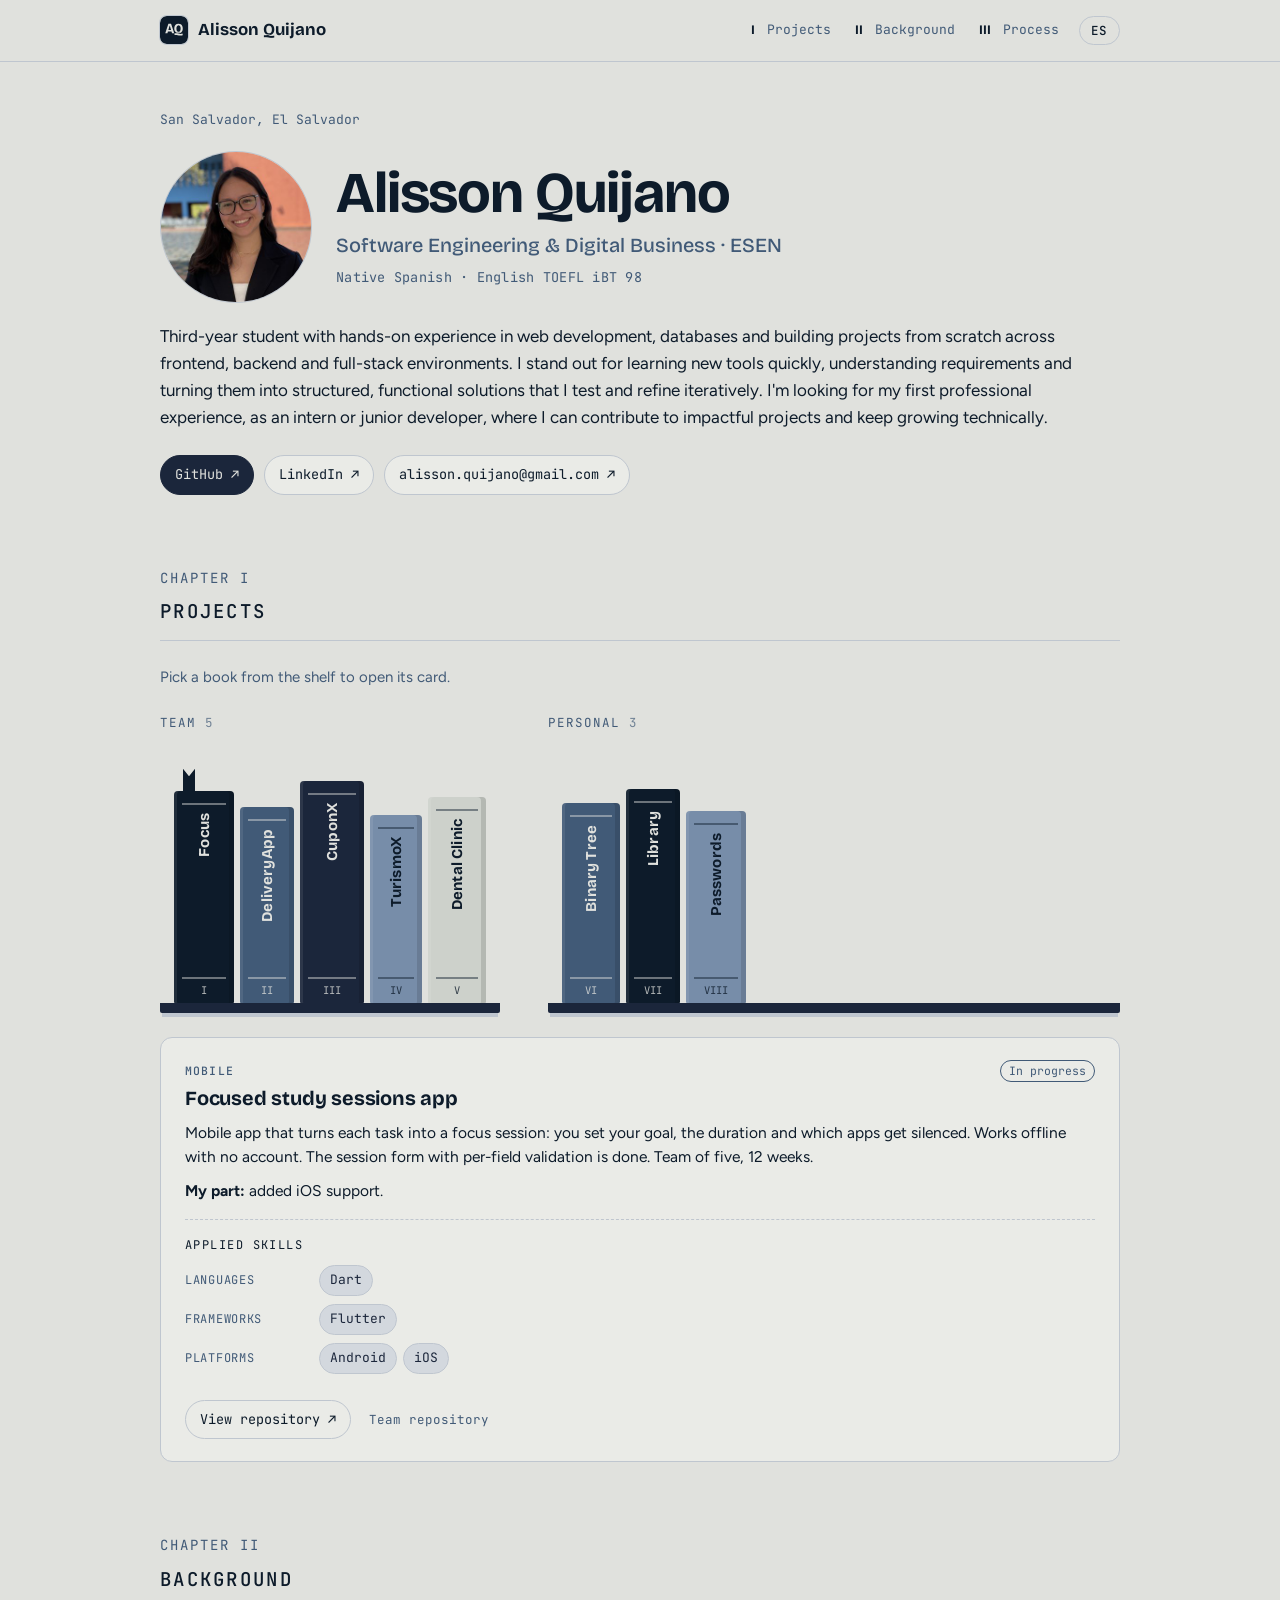
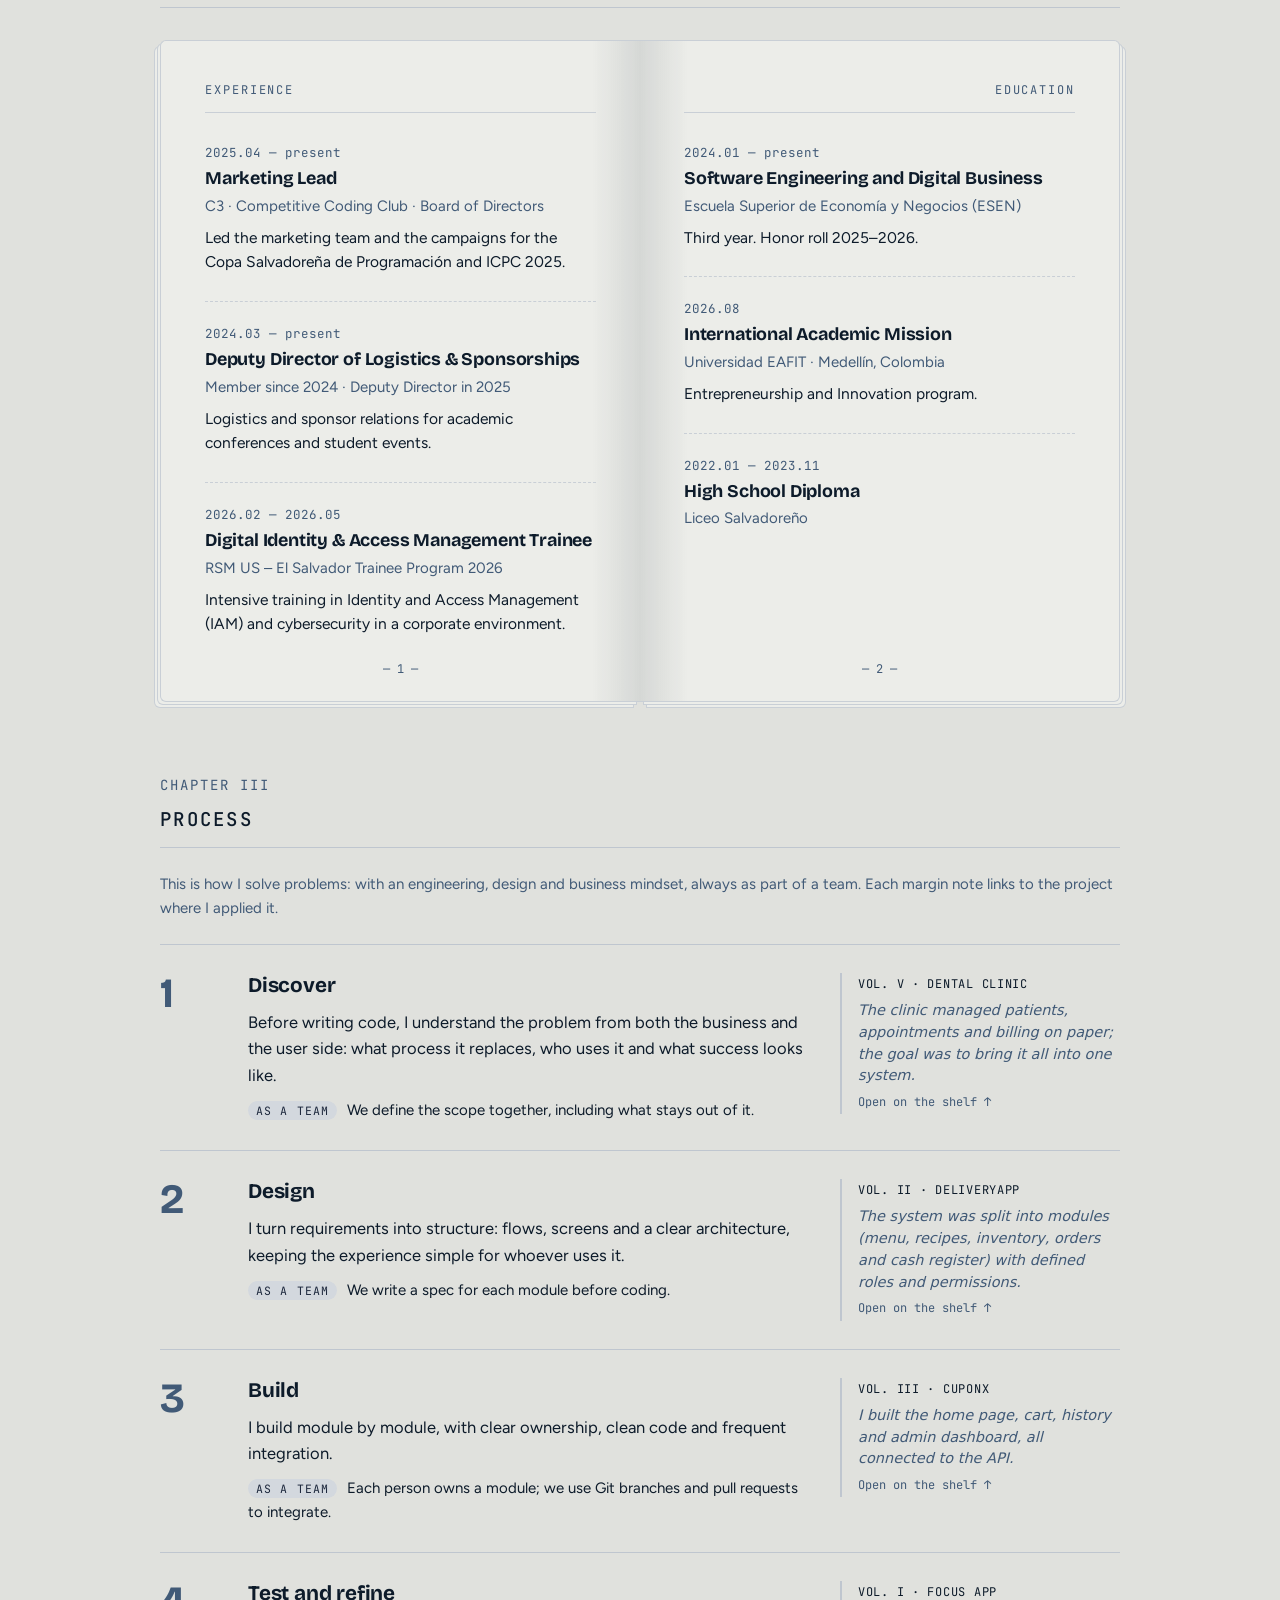
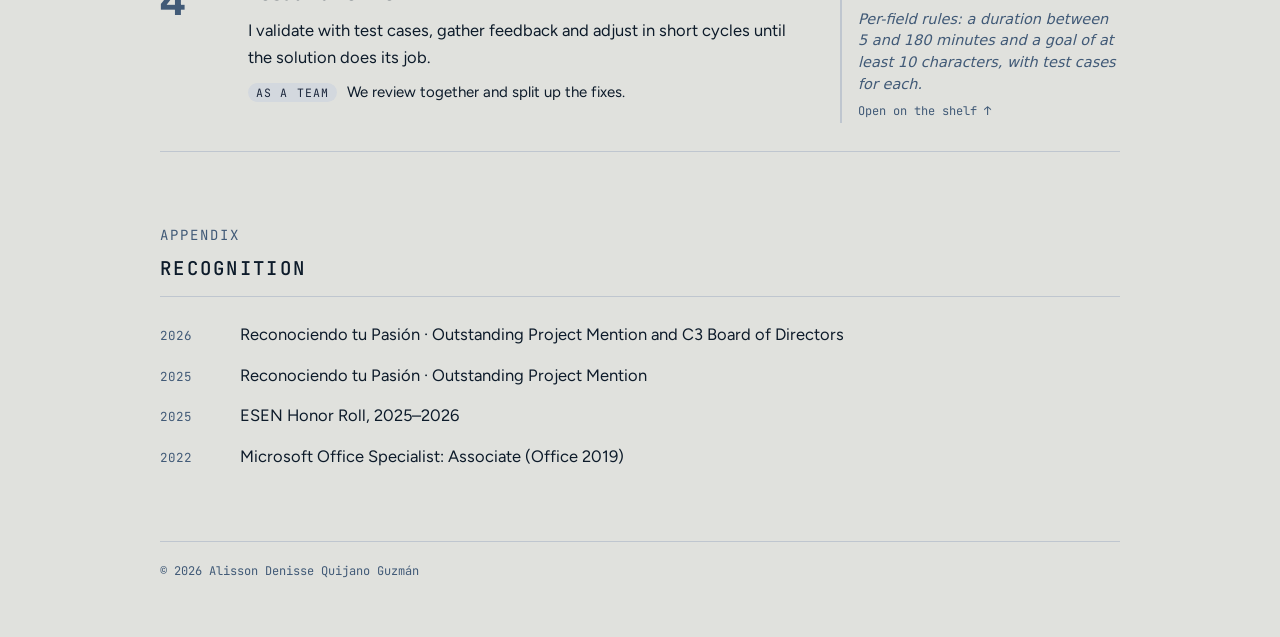
==== commit 2c6ef0ab: "Personalización" ====
--- a/index.html
+++ b/index.html
@@ -6,7 +6,7 @@
 <title>Alisson Quijano</title>
 <meta name="description" content="Portafolio de Alisson Quijano, estudiante de Ingeniería de Software y Negocios Digitales en ESEN.">
 <meta property="og:title" content="Alisson Quijano">
-<meta property="og:description" content="Proyectos, experiencia y contacto de Alisson Quijano.">
+<meta property="og:description" content="Proyectos, trayectoria y proceso de Alisson Quijano.">
 <meta property="og:image" content="img/foto.jpg">
 
 <link rel="icon" href="img/favicon.svg" type="image/svg+xml">
@@ -19,13 +19,17 @@
 <link rel="stylesheet" href="css/styles.css">
 </head>
 <body>
-<nav class="topnav" aria-label="Secciones">
+<nav class="topnav" aria-label="Secciones" data-i18n-aria="nav.aria">
   <div class="topnav-inner">
-    <a class="brand" href="index.html"><img class="brand-logo" src="img/favicon.svg" alt="" width="28" height="28">Alisson Quijano</a>
-    <ul class="navlinks">
-      <li><a href="index.html" class="active" aria-current="page">Proyectos</a></li>
-      <li><a href="experiencia.html">Experiencia</a></li>
-    </ul>
+    <a class="brand" href="#inicio"><img class="brand-logo" src="img/favicon.svg" alt="" width="28" height="28"><span class="brand-name">Alisson Quijano</span></a>
+    <div class="nav-right">
+      <ul class="navlinks">
+        <li><a href="#proyectos"><span class="num">I</span> <span data-i18n="nav.1">Proyectos</span></a></li>
+        <li><a href="#trayectoria"><span class="num">II</span> <span data-i18n="nav.2">Trayectoria</span></a></li>
+        <li><a href="#proceso"><span class="num">III</span> <span data-i18n="nav.3">Proceso</span></a></li>
+      </ul>
+      <button class="lang-toggle" type="button" aria-label="View in English" data-i18n-aria="ui.langaria"><span data-i18n="ui.lang">EN</span></button>
+    </div>
   </div>
 </nav>
 <div class="wrap">
@@ -35,14 +39,15 @@
       <span>San Salvador, El Salvador</span>
     </div>
     <div class="ident">
-      <img class="photo" src="img/foto.jpg" alt="Foto de Alisson Quijano" width="120" height="120">
+      <img class="photo" src="img/foto.jpg" alt="Foto de Alisson Quijano" data-i18n-alt="hero.alt" width="120" height="120">
       <div class="ident-text">
         <h1>Alisson Quijano</h1>
-        <p class="role">Ingeniería de Software y Negocios Digitales · ESEN</p>
-      </div>
-    </div>
-    <p class="bio">Estudiante de tercer año con experiencia práctica en desarrollo web, bases de datos y construcción de proyectos desde cero, en entornos frontend, backend y full-stack. Me destaco por aprender herramientas nuevas con rapidez, comprender requerimientos y convertirlos en soluciones estructuradas y funcionales que pruebo y mejoro de forma iterativa. Busco mi primera experiencia laboral, en una pasantía o un puesto junior, donde pueda aportar a proyectos de impacto y seguir creciendo técnicamente.</p>
-    <nav class="links" aria-label="Enlaces">
+        <p class="role" data-i18n="hero.role">Ingeniería de Software y Negocios Digitales · ESEN</p>
+        <p class="langs-line" data-i18n="hero.langs">Español nativo · Inglés TOEFL iBT 98</p>
+      </div>
+    </div>
+    <p class="bio" data-i18n="hero.bio">Estudiante de tercer año con experiencia práctica en desarrollo web, bases de datos y construcción de proyectos desde cero, en entornos frontend, backend y full-stack. Me destaco por aprender herramientas nuevas con rapidez, comprender requerimientos y convertirlos en soluciones estructuradas y funcionales que pruebo y mejoro de forma iterativa. Busco mi primera experiencia laboral, en una pasantía o un puesto junior, donde pueda aportar a proyectos de impacto y seguir creciendo técnicamente.</p>
+    <nav class="links" aria-label="Enlaces" data-i18n-aria="hero.linksaria">
       <a class="btn primary" href="https://github.com/sonali-218" target="_blank" rel="noopener">GitHub ↗</a>
       <a class="btn" href="https://www.linkedin.com/in/alisson-quijano/" target="_blank" rel="noopener">LinkedIn ↗</a>
       <a class="btn" href="mailto:alisson.quijano@gmail.com" id="email-personal">alisson.quijano@gmail.com ↗</a>
@@ -50,155 +55,251 @@
   </header>
 
   <section id="proyectos" aria-labelledby="h-proyectos">
-    <h2 id="h-proyectos">Proyectos</h2>
-    <div class="tabs" role="tablist" aria-label="Tipo de proyecto">
-      <button class="tab" role="tab" id="tab-equipo" aria-controls="panel-equipo" aria-selected="true" type="button">En equipo <span class="count">5</span></button>
-      <button class="tab" role="tab" id="tab-personales" aria-controls="panel-personales" aria-selected="false" tabindex="-1" type="button">Personales <span class="count">3</span></button>
-    </div>
-    <div id="panel-equipo" role="tabpanel" aria-labelledby="tab-equipo">
-    <div class="projects">
-
-      <article class="project">
-        <div class="project-head">
-          <div class="title">
-          <span class="kind">Móvil</span>
-          <h3>App de sesiones de estudio enfocado</h3>
-          </div>
-          <span class="badge">En desarrollo</span>
-        </div>
-        <p>App móvil que convierte cada tarea en una sesión de concentración: defines tu objetivo, la duración y qué apps se silencian. Funciona sin conexión y sin cuenta. Ya está listo el formulario de sesiones con validación por campo. Equipo de cinco, 12 semanas.</p>
-        <p><strong>Mi parte:</strong> agregué el soporte para iOS.</p>
-        <ul class="tags"><li>Flutter</li><li>Dart</li><li>Android</li><li>iOS</li></ul>
-        <div class="project-foot"><a href="https://github.com/Gaboum11/enfoque_app" target="_blank" rel="noopener">Ver repositorio ↗</a><span>Repositorio en equipo</span></div>
-      </article>
-
-      <article class="project">
-        <div class="project-head">
-          <div class="title">
-          <span class="kind">API · Backend</span>
-          <h3>DeliveryApp</h3>
-          </div>
-          <span class="date">2026.06 — 2026.07</span>
-        </div>
-        <p>API REST para restaurantes con pedidos en mesa y a domicilio, inventario que se descuenta solo y cierre de caja. Acceso por roles con JWT.</p>
-        <p><strong>Mi parte:</strong> los módulos de menú y de recetas.</p>
-        <ul class="tags"><li>NestJS</li><li>TypeScript</li><li>PostgreSQL</li><li>TypeORM</li><li>JWT</li><li>Docker</li></ul>
-        <div class="project-foot"><a href="https://github.com/Desarrollo-de-apis-Chocolatina/DeliveryApp" target="_blank" rel="noopener">Ver repositorio ↗</a><span>Repositorio en equipo</span></div>
-      </article>
-
-      <article class="project">
-        <div class="project-head">
-          <div class="title">
-          <span class="kind">Web · Full-stack</span>
-          <h3>CuponX</h3>
-          </div>
-          <span class="date">2026.02 — 2026.04</span>
-        </div>
-        <p>Plataforma de cupones donde los clientes compran ofertas de empresas locales y las canjean con código QR. Incluye paneles para administradores y empresas.</p>
-        <p><strong>Mi parte:</strong> página principal, carrito, historial, restablecer contraseña y panel de administrador.</p>
-        <ul class="tags"><li>React</li><li>Node.js</li><li>Express</li><li>PostgreSQL</li><li>JWT</li><li>Bootstrap</li></ul>
-        <div class="project-foot"><a href="https://github.com/RivasMel2024/webII_proyecto" target="_blank" rel="noopener">Ver repositorio ↗</a><span>Repositorio en equipo</span></div>
-      </article>
-
-      <article class="project">
-        <div class="project-head">
-          <div class="title">
-          <span class="kind">Web</span>
-          <h3>TurismoX</h3>
-          </div>
-          <span class="date">2025.08 — 2025.11</span>
-        </div>
-        <p>Sitio de turismo de El Salvador con destinos filtrables, rutas y tarifas por lugar, más un panel de administración con inicio de sesión.</p>
-        <p><strong>Mi parte:</strong> la sección de tarifas conectada a Firestore y la barra de navegación.</p>
-        <ul class="tags"><li>HTML</li><li>CSS</li><li>JavaScript</li><li>Firebase Firestore</li><li>Firebase Auth</li><li>Bootstrap</li></ul>
-        <div class="project-foot"><a href="https://github.com/ChristianRende22/Turimox" target="_blank" rel="noopener">Ver repositorio ↗</a><span>Repositorio en equipo</span></div>
-      </article>
-
-      <article class="project">
-        <div class="project-head">
-          <div class="title">
-          <span class="kind">Escritorio</span>
-          <h3>Sistema de gestión para clínica dental</h3>
-          </div>
-          <span class="date">2025.02 — 2025.08</span>
-        </div>
-        <p>App de escritorio que digitaliza una clínica dental real: pacientes, doctores, citas, tratamientos y facturación. Arquitectura MVC.</p>
-        <p><strong>Mi parte:</strong> el módulo de tratamientos, de la vista a la base de datos.</p>
-        <ul class="tags"><li>Python</li><li>PyQt6</li><li>MySQL</li><li>MVC</li></ul>
-        <div class="project-foot"><a href="https://github.com/ChristianRende22/ClinicaDental" target="_blank" rel="noopener">Ver repositorio ↗</a><span>Repositorio en equipo</span></div>
-      </article>
-
-    </div>
-    </div>
-    <div id="panel-personales" role="tabpanel" aria-labelledby="tab-personales" hidden>
-    <div class="personal">
-
-      <article class="project">
-        <div class="project-head">
-          <div class="title">
-          <span class="kind">Escritorio</span>
-          <h3>Simulador de árbol binario de búsqueda</h3>
-          </div>
-          <span class="date">2025.06 — 2025.07</span>
-        </div>
-        <p>App de escritorio para insertar, buscar y eliminar nodos, dibujar el árbol y ver sus recorridos. También calcula altura y suma, y guarda el árbol en un archivo.</p>
-        <ul class="tags"><li>C#</li><li>Windows Forms</li><li>Estructuras de datos</li></ul>
-        <div class="project-foot"><a href="https://github.com/sonali-218/Guias-EDA" target="_blank" rel="noopener">Ver repositorio ↗</a></div>
-      </article>
-
-      <article class="project">
-        <div class="project-head">
-          <div class="title">
-          <span class="kind">Consola</span>
-          <h3>Sistema de gestión de biblioteca</h3>
-          </div>
-          <span class="date">2025.04</span>
-        </div>
-        <p>Préstamo y devolución de libros y revistas a estudiantes, con búsqueda por autor o editor. Modelado con herencia y colecciones.</p>
-        <ul class="tags"><li>Java</li><li>POO</li></ul>
-        <div class="project-foot"><a href="https://github.com/sonali-218/Gesti-n-de-Biblioteca" target="_blank" rel="noopener">Ver repositorio ↗</a></div>
-      </article>
-
-      <article class="project">
-        <div class="project-head">
-          <div class="title">
-          <span class="kind">Consola</span>
-          <h3>Analizador de contraseñas</h3>
-          </div>
-          <span class="date">2025.03</span>
-        </div>
-        <p>Evalúa la fortaleza de una contraseña según su longitud, mayúsculas, números y símbolos, y sugiere cómo mejorarla.</p>
-        <ul class="tags"><li>Java</li><li>Seguridad</li></ul>
-        <div class="project-foot"><a href="https://github.com/sonali-218/PasswordAnalizer.java" target="_blank" rel="noopener">Ver repositorio ↗</a></div>
-      </article>
-
-    </div>
-  </div>
+    <div class="sec-head">
+      <span class="chapter" data-i18n="sec.proj.chapter">Capítulo I</span>
+      <h2 id="h-proyectos" data-i18n="sec.proj.title">Proyectos</h2>
+    </div>
+    <p class="shelf-hint" data-i18n="proj.hint">Elige un libro del estante para abrir su ficha.</p>
+    <div class="bookcase">
+      <div class="shelf-group" role="group" aria-label="En equipo" data-i18n-aria="shelf.team.aria">
+        <span class="shelf-label"><span data-i18n="shelf.team">En equipo</span> <span class="count">5</span></span>
+        <div class="shelf">
+        <button class="spine" type="button" data-tone="1" style="--w:60px;--h:212px" aria-controls="libro-enfoque" aria-pressed="true" data-vol="I"><span class="ribbon" aria-hidden="true"></span><span class="spine-title" data-i18n="spine.enfoque">Enfoque</span><span class="spine-vol" aria-hidden="true">I</span></button>
+        <button class="spine" type="button" data-tone="3" style="--w:54px;--h:196px" aria-controls="libro-delivery" aria-pressed="false" data-vol="II"><span class="ribbon" aria-hidden="true"></span><span class="spine-title" data-i18n="spine.delivery">DeliveryApp</span><span class="spine-vol" aria-hidden="true">II</span></button>
+        <button class="spine" type="button" data-tone="2" style="--w:64px;--h:222px" aria-controls="libro-cuponx" aria-pressed="false" data-vol="III"><span class="ribbon" aria-hidden="true"></span><span class="spine-title" data-i18n="spine.cuponx">CuponX</span><span class="spine-vol" aria-hidden="true">III</span></button>
+        <button class="spine" type="button" data-tone="4" style="--w:52px;--h:188px" aria-controls="libro-turismox" aria-pressed="false" data-vol="IV"><span class="ribbon" aria-hidden="true"></span><span class="spine-title" data-i18n="spine.turismox">TurismoX</span><span class="spine-vol" aria-hidden="true">IV</span></button>
+        <button class="spine" type="button" data-tone="5" style="--w:58px;--h:206px" aria-controls="libro-clinica" aria-pressed="false" data-vol="V"><span class="ribbon" aria-hidden="true"></span><span class="spine-title" data-i18n="spine.clinica">Clínica Dental</span><span class="spine-vol" aria-hidden="true">V</span></button>
+        </div>
+      </div>
+      <div class="shelf-group" role="group" aria-label="Personales" data-i18n-aria="shelf.own.aria">
+        <span class="shelf-label"><span data-i18n="shelf.own">Personales</span> <span class="count">3</span></span>
+        <div class="shelf">
+        <button class="spine" type="button" data-tone="3" style="--w:58px;--h:200px" aria-controls="libro-arbol" aria-pressed="false" data-vol="VI"><span class="ribbon" aria-hidden="true"></span><span class="spine-title" data-i18n="spine.arbol">Árbol binario</span><span class="spine-vol" aria-hidden="true">VI</span></button>
+        <button class="spine" type="button" data-tone="1" style="--w:54px;--h:214px" aria-controls="libro-biblioteca" aria-pressed="false" data-vol="VII"><span class="ribbon" aria-hidden="true"></span><span class="spine-title" data-i18n="spine.biblioteca">Biblioteca</span><span class="spine-vol" aria-hidden="true">VII</span></button>
+        <button class="spine" type="button" data-tone="4" style="--w:60px;--h:192px" aria-controls="libro-contrasenas" aria-pressed="false" data-vol="VIII"><span class="ribbon" aria-hidden="true"></span><span class="spine-title" data-i18n="spine.contrasenas">Contraseñas</span><span class="spine-vol" aria-hidden="true">VIII</span></button>
+        </div>
+      </div>
+    </div>
+    <div class="book-detail">
+      <article class="project book" id="libro-enfoque">
+        <div class="project-head">
+          <div class="title">
+            <span class="kind" data-i18n="enfoque.kind">Móvil</span>
+            <h3 data-i18n="enfoque.title">App de sesiones de estudio enfocado</h3>
+          </div>
+          <span class="badge" data-i18n="enfoque.badge">En desarrollo</span>
+        </div>
+        <p data-i18n="enfoque.desc">App móvil que convierte cada tarea en una sesión de concentración: defines tu objetivo, la duración y qué apps se silencian. Funciona sin conexión y sin cuenta. Ya está listo el formulario de sesiones con validación por campo. Equipo de cinco, 12 semanas.</p>
+        <p><strong data-i18n="ui.mine">Mi parte:</strong> <span data-i18n="enfoque.mine">agregué el soporte para iOS.</span></p>
+        <div class="skills-used"><span class="skills-title" data-i18n="ui.skills">Habilidades aplicadas</span><dl><div><dt data-i18n="cat.lang">Lenguajes</dt><dd><span class="chip">Dart</span></dd></div><div><dt data-i18n="cat.fw">Frameworks</dt><dd><span class="chip">Flutter</span></dd></div><div><dt data-i18n="cat.plat">Plataformas</dt><dd><span class="chip">Android</span><span class="chip">iOS</span></dd></div></dl></div>
+        <div class="project-foot"><a class="btn repo-link" href="https://github.com/Gaboum11/enfoque_app" target="_blank" rel="noopener" data-i18n="ui.repo">Ver repositorio ↗</a><span class="repo-note" data-i18n="ui.repoteam">Repositorio en equipo</span></div>
+      </article>
+      <article class="project book" id="libro-delivery" hidden>
+        <div class="project-head">
+          <div class="title">
+            <span class="kind" data-i18n="delivery.kind">API · Backend</span>
+            <h3 data-i18n="delivery.title">DeliveryApp</h3>
+          </div>
+          <span class="date" data-i18n="delivery.date">2026.06 — 2026.07</span>
+        </div>
+        <p data-i18n="delivery.desc">API REST para restaurantes con pedidos en mesa y a domicilio, inventario que se descuenta solo y cierre de caja. Acceso por roles con JWT.</p>
+        <p><strong data-i18n="ui.mine">Mi parte:</strong> <span data-i18n="delivery.mine">los módulos de menú y de recetas.</span></p>
+        <div class="skills-used"><span class="skills-title" data-i18n="ui.skills">Habilidades aplicadas</span><dl><div><dt data-i18n="cat.lang">Lenguajes</dt><dd><span class="chip">TypeScript</span><span class="chip">SQL</span></dd></div><div><dt data-i18n="cat.fw">Frameworks</dt><dd><span class="chip">NestJS</span><span class="chip">TypeORM</span></dd></div><div><dt data-i18n="cat.data">Datos</dt><dd><span class="chip">PostgreSQL</span></dd></div><div><dt data-i18n="cat.tools">Herramientas</dt><dd><span class="chip">Docker</span></dd></div><div><dt data-i18n="cat.concepts">Conceptos</dt><dd><span class="chip" data-i18n="delivery.chip.concepts.0">API REST</span><span class="chip">JWT</span></dd></div></dl></div>
+        <div class="project-foot"><a class="btn repo-link" href="https://github.com/Desarrollo-de-apis-Chocolatina/DeliveryApp" target="_blank" rel="noopener" data-i18n="ui.repo">Ver repositorio ↗</a><span class="repo-note" data-i18n="ui.repoteam">Repositorio en equipo</span></div>
+      </article>
+      <article class="project book" id="libro-cuponx" hidden>
+        <div class="project-head">
+          <div class="title">
+            <span class="kind" data-i18n="cuponx.kind">Web · Full-stack</span>
+            <h3 data-i18n="cuponx.title">CuponX</h3>
+          </div>
+          <span class="date" data-i18n="cuponx.date">2026.02 — 2026.04</span>
+        </div>
+        <p data-i18n="cuponx.desc">Plataforma de cupones donde los clientes compran ofertas de empresas locales y las canjean con código QR. Incluye paneles para administradores y empresas.</p>
+        <p><strong data-i18n="ui.mine">Mi parte:</strong> <span data-i18n="cuponx.mine">página principal, carrito, historial, restablecer contraseña y panel de administrador.</span></p>
+        <div class="skills-used"><span class="skills-title" data-i18n="ui.skills">Habilidades aplicadas</span><dl><div><dt data-i18n="cat.lang">Lenguajes</dt><dd><span class="chip">JavaScript</span><span class="chip">SQL</span></dd></div><div><dt data-i18n="cat.fw">Frameworks</dt><dd><span class="chip">React</span><span class="chip">Node.js</span><span class="chip">Express</span><span class="chip">Bootstrap</span></dd></div><div><dt data-i18n="cat.data">Datos</dt><dd><span class="chip">PostgreSQL</span></dd></div><div><dt data-i18n="cat.concepts">Conceptos</dt><dd><span class="chip">JWT</span></dd></div></dl></div>
+        <div class="project-foot"><a class="btn repo-link" href="https://github.com/RivasMel2024/webII_proyecto" target="_blank" rel="noopener" data-i18n="ui.repo">Ver repositorio ↗</a><span class="repo-note" data-i18n="ui.repoteam">Repositorio en equipo</span></div>
+      </article>
+      <article class="project book" id="libro-turismox" hidden>
+        <div class="project-head">
+          <div class="title">
+            <span class="kind" data-i18n="turismox.kind">Web</span>
+            <h3 data-i18n="turismox.title">TurismoX</h3>
+          </div>
+          <span class="date" data-i18n="turismox.date">2025.08 — 2025.11</span>
+        </div>
+        <p data-i18n="turismox.desc">Sitio de turismo de El Salvador con destinos filtrables, rutas y tarifas por lugar, más un panel de administración con inicio de sesión.</p>
+        <p><strong data-i18n="ui.mine">Mi parte:</strong> <span data-i18n="turismox.mine">la sección de tarifas conectada a Firestore y la barra de navegación.</span></p>
+        <div class="skills-used"><span class="skills-title" data-i18n="ui.skills">Habilidades aplicadas</span><dl><div><dt data-i18n="cat.lang">Lenguajes</dt><dd><span class="chip">HTML</span><span class="chip">CSS</span><span class="chip">JavaScript</span></dd></div><div><dt data-i18n="cat.fw">Frameworks</dt><dd><span class="chip">Bootstrap</span></dd></div><div><dt data-i18n="cat.data">Datos</dt><dd><span class="chip">Firebase Firestore</span></dd></div><div><dt data-i18n="cat.tools">Herramientas</dt><dd><span class="chip">Firebase Auth</span></dd></div></dl></div>
+        <div class="project-foot"><a class="btn repo-link" href="https://github.com/ChristianRende22/Turimox" target="_blank" rel="noopener" data-i18n="ui.repo">Ver repositorio ↗</a><span class="repo-note" data-i18n="ui.repoteam">Repositorio en equipo</span></div>
+      </article>
+      <article class="project book" id="libro-clinica" hidden>
+        <div class="project-head">
+          <div class="title">
+            <span class="kind" data-i18n="clinica.kind">Escritorio</span>
+            <h3 data-i18n="clinica.title">Sistema de gestión para clínica dental</h3>
+          </div>
+          <span class="date" data-i18n="clinica.date">2025.02 — 2025.08</span>
+        </div>
+        <p data-i18n="clinica.desc">App de escritorio que digitaliza una clínica dental real: pacientes, doctores, citas, tratamientos y facturación. Arquitectura MVC.</p>
+        <p><strong data-i18n="ui.mine">Mi parte:</strong> <span data-i18n="clinica.mine">el módulo de tratamientos, de la vista a la base de datos.</span></p>
+        <div class="skills-used"><span class="skills-title" data-i18n="ui.skills">Habilidades aplicadas</span><dl><div><dt data-i18n="cat.lang">Lenguajes</dt><dd><span class="chip">Python</span><span class="chip">SQL</span></dd></div><div><dt data-i18n="cat.fw">Frameworks</dt><dd><span class="chip">PyQt6</span></dd></div><div><dt data-i18n="cat.data">Datos</dt><dd><span class="chip">MySQL</span></dd></div><div><dt data-i18n="cat.concepts">Conceptos</dt><dd><span class="chip">MVC</span></dd></div></dl></div>
+        <div class="project-foot"><a class="btn repo-link" href="https://github.com/ChristianRende22/ClinicaDental" target="_blank" rel="noopener" data-i18n="ui.repo">Ver repositorio ↗</a><span class="repo-note" data-i18n="ui.repoteam">Repositorio en equipo</span></div>
+      </article>
+      <article class="project book" id="libro-arbol" hidden>
+        <div class="project-head">
+          <div class="title">
+            <span class="kind" data-i18n="arbol.kind">Escritorio</span>
+            <h3 data-i18n="arbol.title">Simulador de árbol binario de búsqueda</h3>
+          </div>
+          <span class="date" data-i18n="arbol.date">2025.06 — 2025.07</span>
+        </div>
+        <p data-i18n="arbol.desc">App de escritorio para insertar, buscar y eliminar nodos, dibujar el árbol y ver sus recorridos. También calcula altura y suma, y guarda el árbol en un archivo.</p>
+        <div class="skills-used"><span class="skills-title" data-i18n="ui.skills">Habilidades aplicadas</span><dl><div><dt data-i18n="cat.lang">Lenguajes</dt><dd><span class="chip">C#</span></dd></div><div><dt data-i18n="cat.fw">Frameworks</dt><dd><span class="chip">Windows Forms</span></dd></div><div><dt data-i18n="cat.concepts">Conceptos</dt><dd><span class="chip" data-i18n="arbol.chip.concepts.0">Estructuras de datos</span></dd></div></dl></div>
+        <div class="project-foot"><a class="btn repo-link" href="https://github.com/sonali-218/Guias-EDA" target="_blank" rel="noopener" data-i18n="ui.repo">Ver repositorio ↗</a><span class="repo-note" data-i18n="ui.repoown">Proyecto personal</span></div>
+      </article>
+      <article class="project book" id="libro-biblioteca" hidden>
+        <div class="project-head">
+          <div class="title">
+            <span class="kind" data-i18n="biblioteca.kind">Consola</span>
+            <h3 data-i18n="biblioteca.title">Sistema de gestión de biblioteca</h3>
+          </div>
+          <span class="date" data-i18n="biblioteca.date">2025.04</span>
+        </div>
+        <p data-i18n="biblioteca.desc">Préstamo y devolución de libros y revistas a estudiantes, con búsqueda por autor o editor. Modelado con herencia y colecciones.</p>
+        <div class="skills-used"><span class="skills-title" data-i18n="ui.skills">Habilidades aplicadas</span><dl><div><dt data-i18n="cat.lang">Lenguajes</dt><dd><span class="chip">Java</span></dd></div><div><dt data-i18n="cat.concepts">Conceptos</dt><dd><span class="chip" data-i18n="biblioteca.chip.concepts.0">POO</span></dd></div></dl></div>
+        <div class="project-foot"><a class="btn repo-link" href="https://github.com/sonali-218/Gesti-n-de-Biblioteca" target="_blank" rel="noopener" data-i18n="ui.repo">Ver repositorio ↗</a><span class="repo-note" data-i18n="ui.repoown">Proyecto personal</span></div>
+      </article>
+      <article class="project book" id="libro-contrasenas" hidden>
+        <div class="project-head">
+          <div class="title">
+            <span class="kind" data-i18n="contrasenas.kind">Consola</span>
+            <h3 data-i18n="contrasenas.title">Analizador de contraseñas</h3>
+          </div>
+          <span class="date" data-i18n="contrasenas.date">2025.03</span>
+        </div>
+        <p data-i18n="contrasenas.desc">Evalúa la fortaleza de una contraseña según su longitud, mayúsculas, números y símbolos, y sugiere cómo mejorarla.</p>
+        <div class="skills-used"><span class="skills-title" data-i18n="ui.skills">Habilidades aplicadas</span><dl><div><dt data-i18n="cat.lang">Lenguajes</dt><dd><span class="chip">Java</span></dd></div><div><dt data-i18n="cat.concepts">Conceptos</dt><dd><span class="chip" data-i18n="contrasenas.chip.concepts.0">Seguridad</span></dd></div></dl></div>
+        <div class="project-foot"><a class="btn repo-link" href="https://github.com/sonali-218/PasswordAnalizer.java" target="_blank" rel="noopener" data-i18n="ui.repo">Ver repositorio ↗</a><span class="repo-note" data-i18n="ui.repoown">Proyecto personal</span></div>
+      </article>
+    </div>
   </section>
 
-  <section id="habilidades" aria-labelledby="h-habilidades">
-    <h2 id="h-habilidades">Habilidades</h2>
-    <div class="cols">
-      <div class="group">
-        <h4>Lenguajes</h4>
-        <ul class="tags"><li>Python</li><li>JavaScript</li><li>TypeScript</li><li>Java</li><li>C#</li><li>Dart</li><li>SQL</li><li>HTML/CSS</li></ul>
-      </div>
-      <div class="group">
-        <h4>Herramientas</h4>
-        <ul class="tags"><li>React</li><li>Node.js</li><li>NestJS</li><li>Flutter</li><li>PyQt6</li><li>PostgreSQL</li><li>MySQL</li><li>Firebase</li><li>Docker</li><li>Git</li><li>Linux</li></ul>
-      </div>
-      <div class="group">
-        <h4>Idiomas</h4>
-        <ul class="tags"><li>Español nativo</li><li>Inglés · TOEFL iBT 98</li></ul>
+  <section id="trayectoria" aria-labelledby="h-trayectoria">
+    <div class="sec-head">
+      <span class="chapter" data-i18n="sec.path.chapter">Capítulo II</span>
+      <h2 id="h-trayectoria" data-i18n="sec.path.title">Trayectoria</h2>
+    </div>
+    <div class="open-book">
+      <div class="page page-left">
+        <p class="running-head" data-i18n="xp.head">Experiencia</p>
+        <article class="leaf-entry">
+          <span class="date" data-i18n="xp.0.date">2025.04 — hoy</span>
+          <h3 data-i18n="xp.0.title">Marketing Lead</h3>
+          <span class="org" data-i18n="xp.0.org">C3 · Competitive Coding Club · Junta Directiva</span>
+          <p data-i18n="xp.0.desc">Lideré al equipo de marketing y las campañas de la Copa Salvadoreña de Programación e ICPC 2025.</p>
+        </article>
+        <article class="leaf-entry">
+          <span class="date" data-i18n="xp.1.date">2024.03 — hoy</span>
+          <h3 data-i18n="xp.1.title">Subdirectora de Logística y Patrocinios</h3>
+          <span class="org" data-i18n="xp.1.org">Miembro desde 2024 · Subdirectora en 2025</span>
+          <p data-i18n="xp.1.desc">Logística y relación con patrocinadores para conferencias académicas y eventos estudiantiles.</p>
+        </article>
+        <article class="leaf-entry">
+          <span class="date" data-i18n="xp.2.date">2026.02 — 2026.05</span>
+          <h3 data-i18n="xp.2.title">Digital Identity &amp; Access Management Trainee</h3>
+          <span class="org" data-i18n="xp.2.org">RSM US – El Salvador Trainee Program 2026</span>
+          <p data-i18n="xp.2.desc">Entrenamiento intensivo en Gestión de Identidad y Acceso (IAM) y ciberseguridad en un entorno empresarial.</p>
+        </article>
+        <span class="folio" aria-hidden="true">— 1 —</span>
+      </div>
+      <div class="page page-right">
+        <p class="running-head" data-i18n="ed.head">Formación</p>
+        <article class="leaf-entry">
+          <span class="date" data-i18n="ed.0.date">2024.01 — hoy</span>
+          <h3 data-i18n="ed.0.title">Ingeniería de Software y Negocios Digitales</h3>
+          <span class="org" data-i18n="ed.0.org">Escuela Superior de Economía y Negocios (ESEN)</span>
+          <p data-i18n="ed.0.desc">Tercer año. Cuadro de honor 2025–2026.</p>
+        </article>
+        <article class="leaf-entry">
+          <span class="date" data-i18n="ed.1.date">2026.08</span>
+          <h3 data-i18n="ed.1.title">Misión Académica Internacional</h3>
+          <span class="org" data-i18n="ed.1.org">Universidad EAFIT · Medellín, Colombia</span>
+          <p data-i18n="ed.1.desc">Programa de Emprendimiento e Innovación.</p>
+        </article>
+        <article class="leaf-entry">
+          <span class="date" data-i18n="ed.2.date">2022.01 — 2023.11</span>
+          <h3 data-i18n="ed.2.title">Bachillerato General</h3>
+          <span class="org" data-i18n="ed.2.org">Liceo Salvadoreño</span>
+        </article>
+        <span class="folio" aria-hidden="true">— 2 —</span>
       </div>
     </div>
   </section>
 
+  <section id="proceso" aria-labelledby="h-proceso">
+    <div class="sec-head">
+      <span class="chapter" data-i18n="sec.proc.chapter">Capítulo III</span>
+      <h2 id="h-proceso" data-i18n="sec.proc.title">Proceso</h2>
+    </div>
+    <p class="shelf-hint" data-i18n="proc.intro">Así resuelvo problemas: con mirada de ingeniería, diseño y negocio, y siempre en equipo. Cada nota al margen lleva al proyecto donde lo apliqué.</p>
+    <ol class="method">
+      <li class="step">
+        <span class="step-num" aria-hidden="true">1</span>
+        <div class="step-body">
+          <h3 data-i18n="step.1.title">Descubrir</h3>
+          <p data-i18n="step.1.body">Antes de escribir código entiendo el problema desde el negocio y desde el usuario: qué proceso reemplaza, quién lo usa y qué significa que funcione.</p>
+          <p class="team"><span class="team-label" data-i18n="ui.team">En equipo</span> <span data-i18n="step.1.team">Definimos juntos el alcance y lo que queda fuera de él.</span></p>
+        </div>
+        <aside class="margin-note">
+          <button class="note-link" type="button" data-book="clinica"><span class="note-vol" data-i18n="step.1.vol">Vol. V · Clínica dental</span><span class="note-text" data-i18n="step.1.note">La clínica gestionaba pacientes, citas y facturación en papel; el objetivo fue centralizarlo en un solo sistema.</span><span class="note-go" data-i18n="ui.notego">Abrir en el estante ↑</span></button>
+        </aside>
+      </li>
+      <li class="step">
+        <span class="step-num" aria-hidden="true">2</span>
+        <div class="step-body">
+          <h3 data-i18n="step.2.title">Diseñar</h3>
+          <p data-i18n="step.2.body">Convierto los requerimientos en estructura: flujos, pantallas y una arquitectura clara, cuidando que la experiencia sea simple para quien la usa.</p>
+          <p class="team"><span class="team-label" data-i18n="ui.team">En equipo</span> <span data-i18n="step.2.team">Escribimos la especificación de cada módulo antes de programar.</span></p>
+        </div>
+        <aside class="margin-note">
+          <button class="note-link" type="button" data-book="delivery"><span class="note-vol" data-i18n="step.2.vol">Vol. II · DeliveryApp</span><span class="note-text" data-i18n="step.2.note">El sistema se dividió en módulos (menú, recetas, inventario, pedidos y caja) con roles y permisos definidos.</span><span class="note-go" data-i18n="ui.notego">Abrir en el estante ↑</span></button>
+        </aside>
+      </li>
+      <li class="step">
+        <span class="step-num" aria-hidden="true">3</span>
+        <div class="step-body">
+          <h3 data-i18n="step.3.title">Desarrollar</h3>
+          <p data-i18n="step.3.body">Construyo por módulos, con responsabilidades claras, código ordenado e integración frecuente.</p>
+          <p class="team"><span class="team-label" data-i18n="ui.team">En equipo</span> <span data-i18n="step.3.team">Cada quien su módulo, ramas en Git y pull requests para integrar.</span></p>
+        </div>
+        <aside class="margin-note">
+          <button class="note-link" type="button" data-book="cuponx"><span class="note-vol" data-i18n="step.3.vol">Vol. III · CuponX</span><span class="note-text" data-i18n="step.3.note">Desarrollé la página principal, el carrito, el historial y el panel de administrador, conectados a la API.</span><span class="note-go" data-i18n="ui.notego">Abrir en el estante ↑</span></button>
+        </aside>
+      </li>
+      <li class="step">
+        <span class="step-num" aria-hidden="true">4</span>
+        <div class="step-body">
+          <h3 data-i18n="step.4.title">Probar y refinar</h3>
+          <p data-i18n="step.4.body">Valido con casos de prueba, recibo retroalimentación y ajusto en ciclos cortos hasta que la solución cumple su objetivo.</p>
+          <p class="team"><span class="team-label" data-i18n="ui.team">En equipo</span> <span data-i18n="step.4.team">Revisamos juntos y repartimos las correcciones.</span></p>
+        </div>
+        <aside class="margin-note">
+          <button class="note-link" type="button" data-book="enfoque"><span class="note-vol" data-i18n="step.4.vol">Vol. I · App de enfoque</span><span class="note-text" data-i18n="step.4.note">Reglas por campo: duración entre 5 y 180 minutos y un objetivo de al menos 10 caracteres, con casos de prueba para cada una.</span><span class="note-go" data-i18n="ui.notego">Abrir en el estante ↑</span></button>
+        </aside>
+      </li>
+    </ol>
+  </section>
+
   <section id="reconocimientos" aria-labelledby="h-reconocimientos">
-    <h2 id="h-reconocimientos">Reconocimientos</h2>
+    <div class="sec-head">
+      <span class="chapter" data-i18n="sec.awards.chapter">Apéndice</span>
+      <h2 id="h-reconocimientos" data-i18n="sec.awards.title">Reconocimientos</h2>
+    </div>
     <ul class="awards">
-      <li><span class="date">2025</span><span>Reconociendo tu Pasión · Mención en Proyecto Destacable</span></li>
-      <li><span class="date">2025</span><span>Cuadro de honor ESEN, 2025–2026</span></li>
+      <li><span class="date">2026</span><span data-i18n="aw.0">Reconociendo tu Pasión · Mención en Proyecto Destacable y Junta Directiva de C3</span></li>
+      <li><span class="date">2025</span><span data-i18n="aw.1">Reconociendo tu Pasión · Mención en Proyecto Destacable</span></li>
+      <li><span class="date">2025</span><span data-i18n="aw.2">Cuadro de honor ESEN, 2025–2026</span></li>
       <li><span class="date">2022</span><span>Microsoft Office Specialist: Associate (Office 2019)</span></li>
     </ul>
   </section>
@@ -206,6 +307,7 @@
   <footer>© 2026 Alisson Denisse Quijano Guzmán</footer>
 </div>
 
+<script src="js/i18n.js"></script>
 <script src="js/main.js"></script>
 </body>
 </html>
--- a/css/styles.css
+++ b/css/styles.css
@@ -1,5 +1,8 @@
 /* Layout: una columna estrecha, alineada a la izquierda; fechas en monoespaciada como un log de commits */
 :root{
+  --paper:#ECEDE9; --paper-edge:#C9CFD6; --gutter:rgba(13,27,42,.10);
+  --tone1:#0D1B2A; --tone1-fg:#E0E1DD; --tone2:#1B263B; --tone2-fg:#E0E1DD; --tone3:#415A77; --tone3-fg:#E0E1DD;
+  --tone4:#778DA9; --tone4-fg:#0D1B2A; --tone5:#CDD1CB; --tone5-fg:#0D1B2A; --shelf:#1B263B;
   --bg:#E0E1DD; --surface:#EAEBE7; --fg:#0D1B2A; --muted:#415A77; --line:#BFC6CF;
   --accent:#1B263B; --accent-soft:#D3D8DE; --gold:#415A77;
   --display:"Bricolage Grotesque", "Avenir Next", system-ui, sans-serif;
@@ -7,10 +10,12 @@
   --mono:"JetBrains Mono", ui-monospace, "SF Mono", Menlo, monospace;
 }
 @media (prefers-color-scheme: dark){:root:not([data-theme="light"]){
-  --bg:#0D1B2A; --surface:#1B263B; --fg:#E0E1DD; --muted:#778DA9; --line:#2B3B54;
+  --paper:#16212F; --paper-edge:#2B3B54; --gutter:rgba(0,0,0,.35);   --tone1:#24324A; --tone1-fg:#E0E1DD; --tone2:#2E3F5A; --tone2-fg:#E0E1DD; --tone3:#415A77; --tone3-fg:#E0E1DD;
+  --tone4:#778DA9; --tone4-fg:#0D1B2A; --tone5:#E0E1DD; --tone5-fg:#0D1B2A; --shelf:#778DA9;   --bg:#0D1B2A; --surface:#1B263B; --fg:#E0E1DD; --muted:#778DA9; --line:#2B3B54;
   --accent:#B4C2D4; --accent-soft:#24324A; --gold:#778DA9; color-scheme:dark;}}
 :root[data-theme="dark"]{
-  --bg:#0D1B2A; --surface:#1B263B; --fg:#E0E1DD; --muted:#778DA9; --line:#2B3B54;
+  --paper:#16212F; --paper-edge:#2B3B54; --gutter:rgba(0,0,0,.35);   --tone1:#24324A; --tone1-fg:#E0E1DD; --tone2:#2E3F5A; --tone2-fg:#E0E1DD; --tone3:#415A77; --tone3-fg:#E0E1DD;
+  --tone4:#778DA9; --tone4-fg:#0D1B2A; --tone5:#E0E1DD; --tone5-fg:#0D1B2A; --shelf:#778DA9;   --bg:#0D1B2A; --surface:#1B263B; --fg:#E0E1DD; --muted:#778DA9; --line:#2B3B54;
   --accent:#B4C2D4; --accent-soft:#24324A; --gold:#778DA9; color-scheme:dark;}
 
 *{box-sizing:border-box}
@@ -31,7 +36,7 @@
 .ident{display:flex;align-items:center;gap:24px;flex-wrap:wrap}
 .ident-text{display:flex;flex-direction:column;gap:8px;min-width:0}
 .photo{width:120px;height:120px;border-radius:50%;object-fit:cover;border:1px solid var(--line);flex:none}
-@media (max-width:480px){.photo{width:96px;height:96px}}
+@media (max-width:480px){.photo{width:112px;height:112px}}
 h1{font-family:var(--display);font-weight:700;font-size:clamp(2.4rem, 7vw, 3.6rem);line-height:1.02;letter-spacing:-0.02em;margin:0;text-wrap:balance}
 .role{font-family:var(--display);font-weight:500;font-size:1.25rem;color:var(--muted);margin:0}
 .bio{max-width:none;margin:0;font-size:17px}
@@ -43,7 +48,7 @@
 
 /* Secciones */
 section{display:flex;flex-direction:column;gap:24px}
-h2{font-family:var(--mono);font-weight:500;font-size:15px;letter-spacing:.12em;text-transform:uppercase;color:var(--fg);
+h2{font-family:var(--mono);font-weight:500;font-size:19px;letter-spacing:.12em;text-transform:uppercase;color:var(--fg);
   margin:0;padding-bottom:12px;border-bottom:1px solid var(--line)}
 h3{font-family:var(--display);font-weight:700;font-size:1.25rem;letter-spacing:-0.01em;margin:0;line-height:1.25}
 p{margin:0}
@@ -114,14 +119,6 @@
 
 .wrap{padding-block:48px 56px}
 
-/* Pestañas de proyectos */
-.tabs{display:inline-flex;gap:4px;padding:4px;border:1px solid var(--line);border-radius:999px;background:var(--surface);align-self:flex-start}
-.tab{font-family:var(--mono);font-size:13.5px;color:var(--muted);background:transparent;border:0;padding:8px 16px;border-radius:999px;cursor:pointer;display:inline-flex;align-items:center;gap:8px}
-.tab:hover{color:var(--fg)}
-.tab[aria-selected="true"]{background:var(--accent);color:var(--bg)}
-.tab .count{font-size:12px;opacity:.75}
-.tab:focus-visible{outline:2px solid var(--accent);outline-offset:3px}
-
 /* Tipo de proyecto */
 .title{display:flex;flex-direction:column;gap:6px;min-width:0}
 .kind{font-family:var(--mono);font-size:11.5px;font-weight:500;letter-spacing:.1em;text-transform:uppercase;color:var(--muted)}
@@ -134,3 +131,208 @@
 /* Logo en la barra */
 .brand{display:inline-flex;align-items:center;gap:10px}
 .brand-logo{width:28px;height:28px;border-radius:7px;flex:none;box-shadow:0 0 0 1px var(--line)}
+
+/* Estantería de proyectos */
+.shelf-hint{color:var(--muted);font-size:15px}
+.bookcase{display:flex;flex-wrap:wrap;gap:32px 48px;align-items:stretch}
+.shelf-group{display:flex;flex-direction:column;gap:14px;min-width:0}
+.shelf-group:last-child{flex:1 1 auto}
+.shelf-group .shelf{margin-top:auto}
+.shelf-label{font-family:var(--mono);font-size:12.5px;letter-spacing:.08em;text-transform:uppercase;color:var(--muted)}
+.shelf-label .count{opacity:.7}
+.shelf{display:flex;align-items:flex-end;gap:6px;padding:28px 14px 0;border-bottom:10px solid var(--shelf);border-radius:2px;
+  box-shadow:0 6px 0 -2px var(--line)}
+.spine{position:relative;width:var(--w);height:var(--h);flex:none;border:0;border-radius:4px 4px 1px 1px;cursor:pointer;
+  background:var(--sb);color:var(--sf);padding:22px 0 30px;display:flex;justify-content:center;
+  box-shadow:inset -5px 0 0 rgba(0,0,0,.12), inset 3px 0 0 rgba(255,255,255,.08);
+  transition:transform .28s cubic-bezier(.2,.8,.3,1)}
+.spine[data-tone="1"]{--sb:var(--tone1);--sf:var(--tone1-fg)}
+.spine[data-tone="2"]{--sb:var(--tone2);--sf:var(--tone2-fg)}
+.spine[data-tone="3"]{--sb:var(--tone3);--sf:var(--tone3-fg)}
+.spine[data-tone="4"]{--sb:var(--tone4);--sf:var(--tone4-fg)}
+.spine[data-tone="5"]{--sb:var(--tone5);--sf:var(--tone5-fg)}
+.spine::before,.spine::after{content:"";position:absolute;left:8px;right:8px;height:2px;background:currentColor;opacity:.45}
+.spine::before{top:12px}
+.spine::after{bottom:24px}
+.spine-title{writing-mode:vertical-rl;transform:rotate(180deg);font-family:var(--display);font-weight:700;font-size:15px;
+  letter-spacing:.01em;white-space:nowrap;line-height:1}
+.spine-vol{position:absolute;bottom:6px;left:0;right:0;text-align:center;font-family:var(--mono);font-size:10.5px;opacity:.8}
+.spine:hover{transform:translateY(-6px)}
+.spine[aria-pressed="true"]{transform:none}
+.spine:focus-visible{outline:2px solid var(--fg);outline-offset:3px}
+.book-detail .book{animation:open-book .35s ease-out}
+@keyframes open-book{from{opacity:.35;transform:translateY(8px)}to{opacity:1;transform:none}}
+@media (prefers-reduced-motion:reduce){.spine{transition:none}.book-detail .book{animation:none}}
+@media (max-width:560px){
+  .bookcase{gap:28px}
+  .shelf{padding-inline:8px;gap:5px}
+  .spine{width:calc(var(--w) * .88);height:calc(var(--h) * .82)}
+  .spine-title{font-size:13.5px}
+}
+
+/* Capítulos */
+.sec-head{display:flex;flex-direction:column;gap:8px}
+.chapter{font-family:var(--mono);font-size:14px;letter-spacing:.14em;text-transform:uppercase;color:var(--muted)}
+.navlinks .num{font-family:var(--display);font-weight:700;margin-right:4px;color:var(--fg)}
+
+/* Índice analítico */
+.index-cols{columns:3 200px;column-gap:48px}
+.letter-group{break-inside:avoid;display:flex;flex-direction:column;gap:4px;padding-bottom:18px}
+.letter{font-family:var(--display);font-weight:700;font-size:1.35rem;line-height:1;color:var(--fg)}
+.letter-group ul{list-style:none;margin:0;padding:0;display:flex;flex-direction:column}
+.entry{display:flex;align-items:baseline;gap:8px;width:100%;background:none;border:0;padding:4px 6px;margin-left:-6px;
+  font:inherit;font-size:15px;color:var(--fg);text-align:left;border-radius:6px;cursor:pointer}
+.entry.static{cursor:default}
+.entry .leader{flex:1;border-bottom:2px dotted var(--line);transform:translateY(-4px);min-width:12px}
+.entry .pages{font-family:var(--mono);font-size:12.5px;color:var(--muted);white-space:nowrap}
+button.entry:hover{background:var(--accent-soft)}
+button.entry[aria-pressed="true"]{background:var(--accent);color:var(--bg)}
+button.entry[aria-pressed="true"] .pages{color:var(--bg)}
+button.entry[aria-pressed="true"] .leader{border-color:currentColor;opacity:.5}
+.langs{margin:0;font-size:15px}
+.langs-label{font-family:var(--mono);font-size:12.5px;letter-spacing:.08em;text-transform:uppercase;color:var(--muted);margin-right:10px}
+
+/* Filtro del estante desde el índice */
+.filter-note{display:flex;flex-wrap:wrap;align-items:center;gap:8px 16px;font-size:15px;padding:10px 14px;
+  border:1px solid var(--line);border-radius:10px;background:var(--surface)}
+.filter-clear{font-family:var(--mono);font-size:12.5px;background:none;border:1px solid var(--line);color:var(--fg);
+  padding:4px 12px;border-radius:999px;cursor:pointer}
+.filter-clear:hover{border-color:var(--muted)}
+.bookcase.filtering .spine:not(.lit){opacity:.28}
+.spine{transition:transform .28s cubic-bezier(.2,.8,.3,1),opacity .25s}
+
+/* Tabla de contenidos */
+.toc{list-style:none;margin:0;padding:0;display:flex;flex-direction:column}
+.toc>li{border-bottom:1px solid var(--line)}
+.toc summary,.toc-row{display:grid;grid-template-columns:auto minmax(24px,1fr) auto 20px;align-items:start;gap:12px;padding:18px 0}
+.toc-row{grid-template-columns:auto minmax(24px,1fr) auto}
+.toc summary{cursor:pointer;list-style:none}
+.toc summary::-webkit-details-marker{display:none}
+.toc-title{display:flex;flex-direction:column;gap:4px;min-width:0}
+.toc h3{font-size:1.15rem}
+.toc .org{color:var(--muted);font-size:15px}
+.toc .leader{border-bottom:2px dotted var(--line);height:1px;margin-top:.95em}
+.toc .date{margin-top:.35em}
+.chev{width:20px;height:20px;margin-top:.2em;position:relative}
+.chev::before,.chev::after{content:"";position:absolute;left:4px;right:4px;top:9px;height:2px;background:var(--muted);transition:transform .2s}
+.chev::after{transform:rotate(90deg)}
+details[open] .chev::after{transform:rotate(0)}
+.toc summary:hover h3{text-decoration:underline;text-underline-offset:4px}
+.toc summary:focus-visible{outline:2px solid var(--accent);outline-offset:4px;border-radius:4px}
+.toc details p{margin:0;padding:0 0 20px;max-width:65ch}
+@media (max-width:560px){
+  .toc summary{grid-template-columns:1fr 20px}
+  .toc-row{grid-template-columns:1fr}
+  .toc .leader{display:none}
+  .toc .date{grid-row:1;grid-column:1;margin:0}
+  .toc-title{grid-column:1}
+  .chev{grid-row:1 / span 2;grid-column:2}
+}
+
+@media (prefers-reduced-motion:reduce){.chev::before,.chev::after{transition:none}}
+@media (max-width:480px){.brand-name{position:absolute;width:1px;height:1px;overflow:hidden;clip:rect(0 0 0 0);white-space:nowrap}}
+
+/* Marcapáginas y fichas múltiples */
+.ribbon{position:absolute;top:-22px;left:9px;width:12px;height:34px;background:var(--fg);
+  clip-path:polygon(0 0,50% 22%,100% 0,100% 100%,0 100%);opacity:0;transform:translateY(8px);
+  transition:opacity .2s,transform .25s}
+.spine[aria-pressed="true"] .ribbon,.spine.lit .ribbon{opacity:1;transform:none}
+.shelf{padding-top:34px}
+.book-detail{display:grid;grid-template-columns:1fr;gap:16px}
+@media (min-width:760px){.book-detail.multi{grid-template-columns:1fr 1fr}}
+@media (prefers-reduced-motion:reduce){.ribbon{transition:none}}
+.index-cat{font-family:var(--display);font-weight:700;font-size:1.05rem;margin:0 0 6px;color:var(--fg)}
+.index-cols .letter-group{padding-bottom:26px}
+
+/* Capítulo II: libro abierto */
+.open-book{display:grid;grid-template-columns:1fr 1fr;position:relative;margin-top:8px;
+  border-radius:6px}
+.page{position:relative;background:var(--paper);padding:40px 44px 64px;display:flex;flex-direction:column;gap:26px;min-width:0;
+  border:1px solid var(--paper-edge)}
+.page-left{border-radius:6px 0 0 6px;border-right:0;
+  background:linear-gradient(to left,var(--gutter),transparent 48px),var(--paper);
+  box-shadow:-3px 3px 0 -1px var(--paper),-3px 3px 0 0 var(--paper-edge),-6px 6px 0 -1px var(--paper),-6px 6px 0 0 var(--paper-edge)}
+.page-right{border-radius:0 6px 6px 0;border-left:0;
+  background:linear-gradient(to right,var(--gutter),transparent 48px),var(--paper);
+  box-shadow:3px 3px 0 -1px var(--paper),3px 3px 0 0 var(--paper-edge),6px 6px 0 -1px var(--paper),6px 6px 0 0 var(--paper-edge)}
+.running-head{margin:0 0 4px;font-family:var(--mono);font-size:12px;letter-spacing:.16em;text-transform:uppercase;color:var(--muted);
+  padding-bottom:12px;border-bottom:1px solid var(--paper-edge)}
+.page-right .running-head{text-align:right}
+.leaf-entry{display:flex;flex-direction:column;gap:4px}
+.leaf-entry h3{font-size:1.12rem}
+.leaf-entry .org{color:var(--muted);font-size:15px}
+.leaf-entry p{margin:4px 0 0;font-size:15.5px;max-width:52ch}
+.leaf-entry+.leaf-entry{padding-top:22px;border-top:1px dashed var(--paper-edge)}
+.folio{position:absolute;bottom:22px;left:0;right:0;text-align:center;font-family:var(--mono);font-size:12px;color:var(--muted)}
+@media (max-width:760px){
+  .open-book{grid-template-columns:1fr;gap:18px;box-shadow:none}
+  .page{padding:30px 22px 56px}
+  .page-left,.page-right{border:1px solid var(--paper-edge);border-radius:6px;background:var(--paper);
+    box-shadow:0 4px 0 -1px var(--paper),0 4px 0 0 var(--paper-edge)}
+  .page-right .running-head{text-align:left}
+}
+@media (max-width:480px){.navlinks .num{display:none}.navlinks a{padding:6px 8px;font-size:12.5px}.navlinks{gap:2px}}
+
+/* Habilidades aplicadas en cada ficha */
+.skills-used{display:flex;flex-direction:column;gap:10px;margin-top:6px;padding-top:16px;border-top:1px dashed var(--line)}
+.skills-title{font-family:var(--mono);font-size:12px;letter-spacing:.12em;text-transform:uppercase;color:var(--fg)}
+.skills-used dl{margin:0;display:flex;flex-direction:column;gap:8px}
+.skills-used dl>div{display:grid;grid-template-columns:120px 1fr;gap:6px 14px;align-items:baseline}
+.skills-used dt{font-family:var(--mono);font-size:12px;letter-spacing:.06em;text-transform:uppercase;color:var(--muted)}
+.skills-used dd{margin:0;display:flex;flex-wrap:wrap;gap:6px}
+.chip{font-family:var(--mono);font-size:13px;color:var(--accent);background:var(--accent-soft);border:1px solid var(--line);padding:4px 10px;border-radius:999px}
+.book:not([hidden]) .chip{animation:chip-in .4s ease-out both}
+.book:not([hidden]) dl>div:nth-child(2) .chip{animation-delay:.05s}
+.book:not([hidden]) dl>div:nth-child(3) .chip{animation-delay:.1s}
+.book:not([hidden]) dl>div:nth-child(4) .chip{animation-delay:.15s}
+.book:not([hidden]) dl>div:nth-child(5) .chip{animation-delay:.2s}
+@keyframes chip-in{from{opacity:.2;transform:translateY(4px)}to{opacity:1;transform:none}}
+@media (prefers-reduced-motion:reduce){.chip{animation:none!important}}
+@media (max-width:560px){.skills-used dl>div{grid-template-columns:1fr}}
+
+/* Repositorio más visible */
+.project-foot{margin-top:12px;padding-top:4px;align-items:center;gap:12px 18px}
+.repo-link{color:var(--fg);font-size:13.5px}
+.repo-link:hover{text-decoration:none}
+.repo-note{font-family:var(--mono);font-size:12.5px;color:var(--muted)}
+
+/* Botón de idioma */
+.nav-right{display:flex;align-items:center;gap:10px;min-width:0}
+.lang-toggle{font-family:var(--mono);font-size:12.5px;font-weight:500;letter-spacing:.06em;color:var(--fg);background:transparent;
+  border:1px solid var(--line);border-radius:999px;padding:5px 11px;cursor:pointer;flex:none}
+.lang-toggle:hover{border-color:var(--muted)}
+.lang-toggle:focus-visible{outline:2px solid var(--accent);outline-offset:3px}
+
+/* Capítulo III: proceso con notas al margen */
+.method{list-style:none;margin:0;padding:0;display:flex;flex-direction:column}
+.step{display:grid;grid-template-columns:56px minmax(0,1fr) minmax(0,280px);gap:8px 32px;padding:28px 0;border-top:1px solid var(--line)}
+.step:last-child{border-bottom:1px solid var(--line)}
+.step-num{font-family:var(--display);font-weight:700;font-size:2.6rem;line-height:1;color:var(--tone3)}
+.step-body{display:flex;flex-direction:column;gap:10px;min-width:0}
+.step-body h3{font-size:1.3rem}
+.step-body p{margin:0;max-width:60ch}
+.team{font-size:15px;color:var(--fg)}
+.team-label{font-family:var(--mono);font-size:11.5px;letter-spacing:.1em;text-transform:uppercase;color:var(--accent);
+  background:var(--accent-soft);padding:2px 8px;border-radius:999px;margin-right:6px;white-space:nowrap}
+.margin-note{min-width:0}
+.note-link{display:flex;flex-direction:column;gap:6px;text-align:left;width:100%;font:inherit;color:inherit;background:none;cursor:pointer;
+  border:0;border-left:2px solid var(--line);padding:2px 0 2px 16px}
+.note-link:hover{border-left-color:var(--fg)}
+.note-link:hover .note-go{color:var(--fg)}
+.note-link:focus-visible{outline:2px solid var(--accent);outline-offset:4px;border-radius:2px}
+.note-vol{font-family:var(--mono);font-size:12px;letter-spacing:.06em;text-transform:uppercase;color:var(--fg)}
+.note-text{font-size:14.5px;font-style:italic;color:var(--muted);line-height:1.5}
+.note-go{font-family:var(--mono);font-size:12px;color:var(--muted)}
+@media (max-width:760px){
+  .step{grid-template-columns:40px minmax(0,1fr)}
+  .step-num{font-size:2rem}
+  .margin-note{grid-column:2}
+}
+@media (max-width:480px){.nav-right{gap:6px}}
+@media (max-width:380px){.brand{display:none}.topnav-inner{justify-content:flex-end}}
+
+/* Idiomas bajo la carrera y foto a la altura de las tres líneas */
+.langs-line{margin:0;font-family:var(--mono);font-size:13.5px;letter-spacing:.02em;color:var(--muted)}
+.ident-text{gap:6px}
+.photo{width:152px;height:152px}
+@media (max-width:480px){.photo{width:112px;height:112px}}
